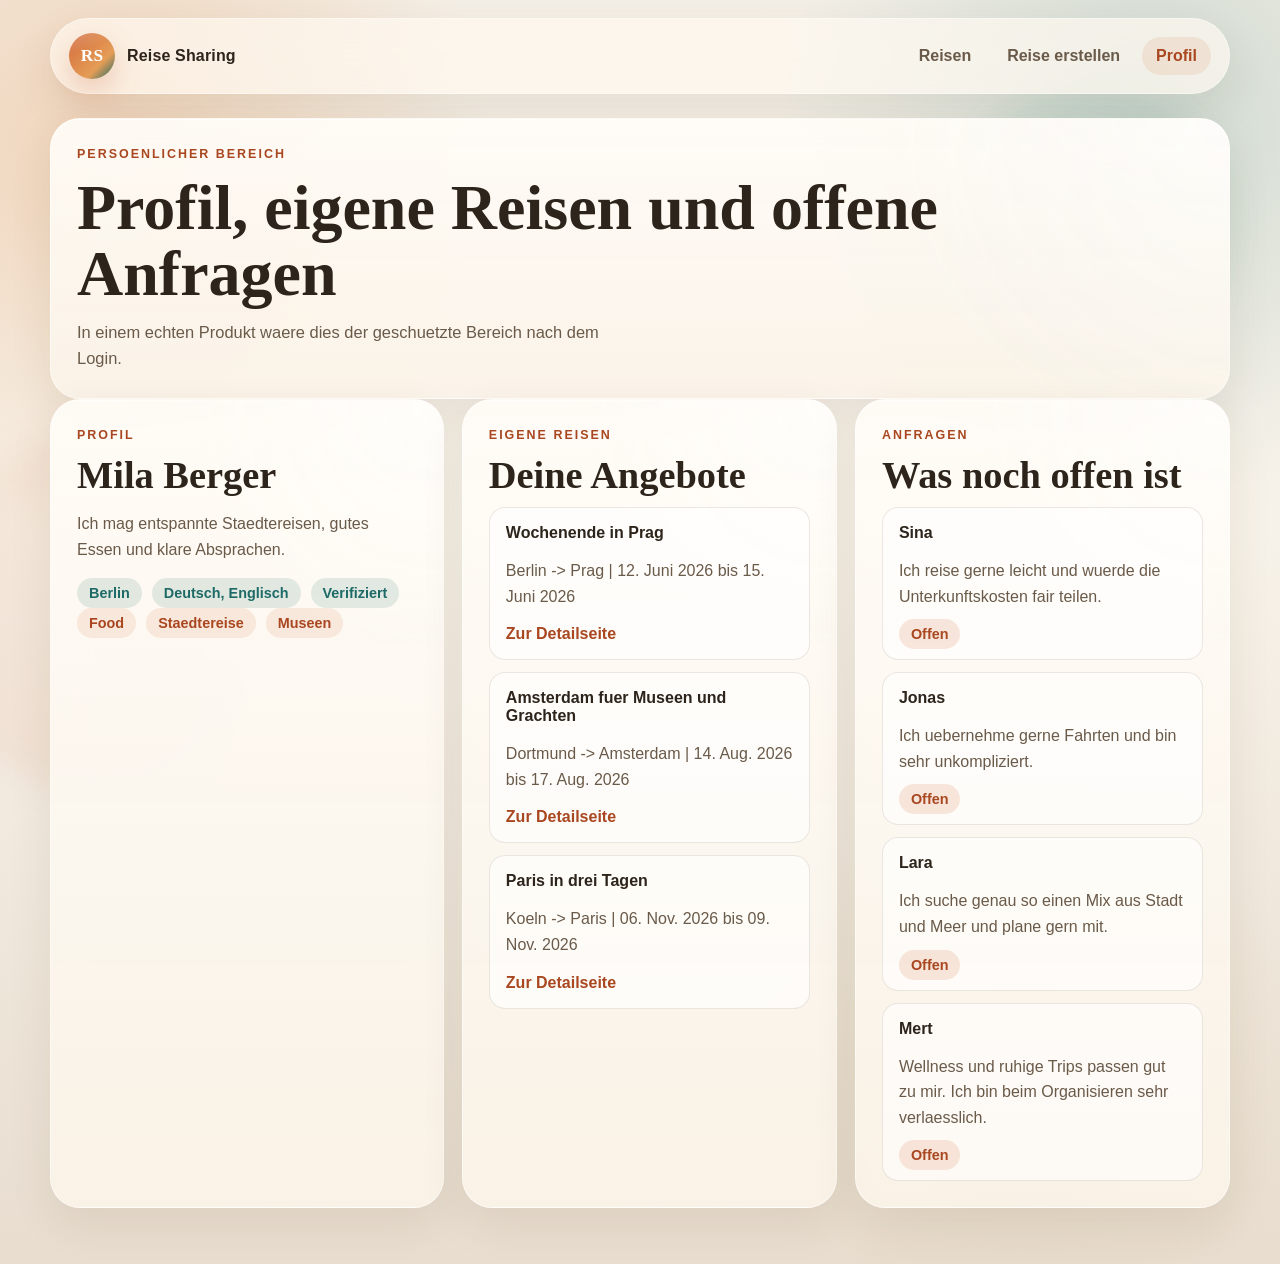
==== profil.html @ 7657d633 "Initial Reise Sharing site" ====
﻿<!DOCTYPE html>
<html lang="de">
<head>
  <meta charset="UTF-8" />
  <meta name="viewport" content="width=device-width, initial-scale=1.0" />
  <title>Profil | Reise Sharing</title>
  <link rel="stylesheet" href="css/style.css" />
  <script src="js/data.js" defer></script>
  <script src="js/storage.js" defer></script>
  <script src="js/app.js" defer></script>
</head>
<body data-page="profile">
  <header class="site-header">
    <a class="brand" href="index.html">
      <span class="brand-mark">RS</span>
      <span>Reise Sharing</span>
    </a>
    <nav class="site-nav">
      <a href="reisen.html">Reisen</a>
      <a href="reise-erstellen.html">Reise erstellen</a>
      <a href="profil.html" aria-current="page">Profil</a>
    </nav>
  </header>

  <main>
    <section class="page-intro card-surface">
      <p class="eyebrow">Persoenlicher Bereich</p>
      <h1>Profil, eigene Reisen und offene Anfragen</h1>
      <p class="lead">In einem echten Produkt waere dies der geschuetzte Bereich nach dem Login.</p>
    </section>

    <section class="profile-layout">
      <article id="profileCard" class="card-surface"></article>
      <article class="card-surface">
        <p class="eyebrow">Eigene Reisen</p>
        <h2>Deine Angebote</h2>
        <div id="hostedTrips" class="stack-list"></div>
      </article>
      <article class="card-surface">
        <p class="eyebrow">Anfragen</p>
        <h2>Was noch offen ist</h2>
        <div id="requestList" class="stack-list"></div>
      </article>
    </section>
  </main>
</body>
</html>
---- css/style.css ----
:root {
  --bg: #f4efe6;
  --bg-deep: #e8ddcf;
  --surface: rgba(255, 249, 240, 0.82);
  --surface-strong: rgba(255, 252, 247, 0.94);
  --surface-dark: #284e4d;
  --line: rgba(68, 51, 32, 0.11);
  --line-strong: rgba(68, 51, 32, 0.22);
  --text: #2d241b;
  --muted: #6a5a49;
  --accent: #d2693c;
  --accent-strong: #a94720;
  --teal: #1d6a67;
  --teal-soft: rgba(29, 106, 103, 0.12);
  --gold-soft: rgba(210, 105, 60, 0.12);
  --white: #ffffff;
  --shadow-soft: 0 16px 44px rgba(80, 51, 20, 0.09);
  --shadow-strong: 0 24px 64px rgba(73, 41, 17, 0.12);
  --radius-xl: 30px;
  --radius-lg: 22px;
  --radius-md: 16px;
  --radius-sm: 12px;
  --font-ui: "Aptos", "Trebuchet MS", "Segoe UI", sans-serif;
  --font-display: "Georgia", "Times New Roman", serif;
}

* {
  box-sizing: border-box;
}

html {
  scroll-behavior: smooth;
}

body {
  margin: 0;
  min-height: 100vh;
  color: var(--text);
  font-family: var(--font-ui);
  background:
    radial-gradient(circle at 8% 12%, rgba(232, 165, 110, 0.38), transparent 24%),
    radial-gradient(circle at 90% 10%, rgba(34, 120, 116, 0.18), transparent 23%),
    radial-gradient(circle at 80% 85%, rgba(212, 190, 143, 0.2), transparent 20%),
    linear-gradient(180deg, var(--bg), #f7f2e9 42%, var(--bg-deep));
}

body::before,
body::after {
  content: "";
  position: fixed;
  inset: auto;
  pointer-events: none;
  z-index: -1;
  filter: blur(16px);
}

body::before {
  width: 280px;
  height: 280px;
  top: 88px;
  right: 4%;
  border-radius: 50%;
  background: rgba(36, 123, 119, 0.08);
}

body::after {
  width: 360px;
  height: 360px;
  left: -80px;
  bottom: 12%;
  border-radius: 50%;
  background: rgba(210, 105, 60, 0.08);
}

a {
  color: inherit;
  text-decoration: none;
}

img {
  display: block;
  max-width: 100%;
}

main {
  width: min(1180px, calc(100% - 32px));
  margin: 0 auto 56px;
}

.site-header {
  width: min(1180px, calc(100% - 32px));
  margin: 18px auto 24px;
  padding: 14px 18px;
  display: flex;
  justify-content: space-between;
  align-items: center;
  gap: 18px;
  border: 1px solid rgba(255, 255, 255, 0.42);
  border-radius: 999px;
  background: rgba(255, 249, 240, 0.68);
  backdrop-filter: blur(18px);
  box-shadow: var(--shadow-soft);
}

.brand {
  display: inline-flex;
  align-items: center;
  gap: 12px;
  font-weight: 800;
  letter-spacing: 0.01em;
}

.brand-mark {
  width: 46px;
  height: 46px;
  display: grid;
  place-items: center;
  border-radius: 50%;
  color: var(--white);
  font-family: var(--font-display);
  font-size: 1.08rem;
  background:
    linear-gradient(160deg, rgba(255, 255, 255, 0.24), transparent 35%),
    linear-gradient(135deg, var(--accent), #e59d56 68%, #1d6a67);
  box-shadow: 0 12px 28px rgba(210, 105, 60, 0.28);
}

.site-nav {
  display: flex;
  flex-wrap: wrap;
  gap: 8px;
}

.site-nav a {
  padding: 10px 14px;
  border-radius: 999px;
  color: var(--muted);
  font-weight: 700;
}

.site-nav a[aria-current="page"],
.site-nav a:hover {
  color: var(--accent-strong);
  background: rgba(210, 105, 60, 0.12);
}

.card-surface {
  position: relative;
  overflow: hidden;
  background: var(--surface);
  border: 1px solid rgba(255, 255, 255, 0.48);
  border-radius: var(--radius-xl);
  box-shadow: var(--shadow-soft);
  backdrop-filter: blur(18px);
}

.card-surface::before {
  content: "";
  position: absolute;
  inset: 0 auto auto 0;
  width: 100%;
  height: 1px;
  background: linear-gradient(90deg, rgba(255, 255, 255, 0.82), transparent);
  pointer-events: none;
}

.hero-shell,
.insight-row,
.journey-grid,
.visibility-grid,
.trip-grid,
.form-layout,
.profile-layout,
.detail-layout,
.info-grid {
  display: grid;
  gap: 18px;
}

.hero-shell {
  grid-template-columns: minmax(0, 1.28fr) minmax(320px, 0.92fr);
  align-items: stretch;
}

.insight-row {
  grid-template-columns: repeat(3, minmax(0, 1fr));
  margin-top: 18px;
}

.journey-grid {
  margin-top: 18px;
  grid-template-columns: repeat(4, minmax(0, 1fr));
}

.visibility-grid {
  margin-top: 18px;
  grid-template-columns: repeat(3, minmax(0, 1fr));
}

.trip-grid {
  grid-template-columns: repeat(auto-fit, minmax(280px, 1fr));
}

.form-layout {
  grid-template-columns: minmax(0, 1.45fr) minmax(290px, 0.95fr);
}

.profile-layout {
  grid-template-columns: 1.05fr 1fr 1fr;
}

.detail-layout {
  grid-template-columns: minmax(0, 1.5fr) minmax(300px, 0.95fr);
}

.hero-copy,
.hero-visual,
.feature-card,
.page-intro,
.filter-shell,
.trip-card,
.form-card,
.side-note,
.detail-card,
.detail-sidebar,
.profile-layout > article,
.step-card,
.visibility-card {
  padding: 26px;
}

.hero-copy-strong {
  background:
    radial-gradient(circle at top left, rgba(255, 255, 255, 0.54), transparent 28%),
    linear-gradient(145deg, rgba(255, 250, 242, 0.98), rgba(249, 239, 224, 0.92));
  box-shadow: var(--shadow-strong);
}

.hero-visual {
  min-height: 100%;
  display: grid;
  align-content: space-between;
  gap: 16px;
  background:
    linear-gradient(180deg, rgba(33, 91, 90, 0.95), rgba(22, 58, 58, 0.95)),
    linear-gradient(180deg, rgba(255, 255, 255, 0.08), transparent);
  color: var(--white);
}

.hero-glow {
  position: absolute;
  width: 240px;
  height: 240px;
  top: -60px;
  right: -30px;
  border-radius: 50%;
  background: radial-gradient(circle, rgba(255, 207, 127, 0.38), transparent 65%);
  pointer-events: none;
}

.visual-card {
  position: relative;
  z-index: 1;
  border-radius: var(--radius-lg);
  border: 1px solid rgba(255, 255, 255, 0.14);
}

.visual-card-primary {
  padding: 24px;
  background: linear-gradient(180deg, rgba(255, 255, 255, 0.1), rgba(255, 255, 255, 0.04));
}

.visual-card-primary .eyebrow,
.visual-card-mini .status-pill {
  color: #ffd18c;
}

.visual-card-mini {
  padding: 18px 20px;
  background: rgba(255, 255, 255, 0.08);
}

.page-intro-strong {
  background:
    radial-gradient(circle at top right, rgba(210, 105, 60, 0.12), transparent 24%),
    linear-gradient(180deg, rgba(255, 252, 247, 0.96), rgba(250, 243, 231, 0.94));
}

.eyebrow {
  margin: 0 0 10px;
  color: var(--accent-strong);
  font-size: 0.78rem;
  font-weight: 800;
  letter-spacing: 0.16em;
  text-transform: uppercase;
}

h1,
h2,
h3 {
  margin-top: 0;
  margin-bottom: 12px;
  font-family: var(--font-display);
  line-height: 1.03;
}

h1 {
  font-size: clamp(2.8rem, 5vw, 5rem);
}

h2 {
  font-size: clamp(1.7rem, 3vw, 2.7rem);
}

h3 {
  font-size: 1.4rem;
}

.lead,
.trip-copy,
.mini-note,
.privacy-list,
.steps,
.bullet-list,
.trip-host {
  color: var(--muted);
}

.lead,
.card-surface p,
.card-surface li,
label span,
input,
textarea,
select,
button {
  line-height: 1.6;
}

.lead {
  max-width: 60ch;
  margin: 0;
  font-size: 1.03rem;
}

.hero-badges,
.hero-actions,
.hero-metrics,
.filter-row,
.trip-topline,
.trip-meta,
.trip-tags,
.trip-actions,
.trip-card-footer,
.detail-stats,
.profile-meta,
.section-heading,
.form-actions {
  display: flex;
  flex-wrap: wrap;
  gap: 10px;
}

.hero-badges,
.hero-actions {
  margin-top: 22px;
}

.hero-badges span {
  padding: 8px 12px;
  border-radius: 999px;
  font-size: 0.92rem;
  font-weight: 700;
  color: var(--teal);
  background: rgba(29, 106, 103, 0.1);
}

.hero-metrics {
  margin-top: 26px;
}

.hero-metrics article {
  flex: 1 1 150px;
  min-width: 0;
  padding: 18px;
  border-radius: var(--radius-lg);
  background: rgba(255, 255, 255, 0.62);
  border: 1px solid rgba(255, 255, 255, 0.5);
}

.hero-metrics strong {
  display: block;
  margin-bottom: 6px;
  color: var(--accent-strong);
  font-size: 1.7rem;
}

.button {
  display: inline-flex;
  align-items: center;
  justify-content: center;
  min-height: 48px;
  padding: 0 18px;
  border: 1px solid transparent;
  border-radius: 999px;
  font-weight: 800;
  cursor: pointer;
  transition: transform 0.18s ease, box-shadow 0.18s ease, background 0.18s ease;
}

.button:hover {
  transform: translateY(-1px);
}

.button-primary {
  color: var(--white);
  background: linear-gradient(135deg, var(--accent), #e0924e);
  box-shadow: 0 14px 28px rgba(210, 105, 60, 0.24);
}

.button-secondary {
  color: var(--text);
  background: rgba(255, 255, 255, 0.74);
  border-color: var(--line-strong);
}

.section-block {
  margin-top: 18px;
}

.section-heading {
  align-items: end;
  justify-content: space-between;
  margin-bottom: 14px;
}

.text-link {
  color: var(--accent-strong);
  font-weight: 800;
}

.compact-card {
  min-height: 100%;
}

.step-card,
.visibility-card {
  min-height: 100%;
}

.step-number {
  display: inline-flex;
  width: 44px;
  height: 44px;
  align-items: center;
  justify-content: center;
  margin-bottom: 16px;
  border-radius: 50%;
  background: var(--gold-soft);
  color: var(--accent-strong);
  font-weight: 800;
}

.trip-card {
  display: grid;
  gap: 14px;
  transition: transform 0.2s ease, box-shadow 0.2s ease;
}

.trip-card:hover {
  transform: translateY(-4px);
  box-shadow: var(--shadow-strong);
}

.trip-card::after {
  content: "";
  position: absolute;
  inset: 0 auto auto 0;
  width: 100%;
  height: 5px;
  background: linear-gradient(90deg, var(--accent), #efba70, var(--teal));
}

.trip-title-row {
  display: flex;
  justify-content: space-between;
  align-items: start;
  gap: 12px;
}

.trip-title-row h3,
.trip-title-row h2 {
  margin-bottom: 0;
}

.trip-title-row strong {
  flex: 0 0 auto;
  color: var(--teal);
  font-size: 1.05rem;
}

.trip-chip,
.meta-pill,
.status-pill {
  padding: 7px 12px;
  border-radius: 999px;
  font-size: 0.9rem;
  font-weight: 700;
}

.trip-chip {
  color: var(--accent-strong);
  background: var(--gold-soft);
}

.trip-chip-route {
  background: rgba(210, 105, 60, 0.14);
}

.meta-pill {
  color: var(--teal);
  background: var(--teal-soft);
}

.status-pill {
  color: var(--accent-strong);
  background: rgba(210, 105, 60, 0.16);
}

.trip-card-footer {
  align-items: center;
  justify-content: space-between;
}

.trip-host {
  margin: 0;
  font-size: 0.95rem;
}

.filter-shell,
.form-card,
.side-note,
.detail-card,
.detail-sidebar,
.profile-layout > article,
.page-intro {
  background:
    radial-gradient(circle at top right, rgba(255, 255, 255, 0.48), transparent 28%),
    linear-gradient(180deg, var(--surface-strong), rgba(250, 243, 232, 0.92));
}

.filter-row label,
.form-grid label,
.form-card > label {
  display: grid;
  gap: 8px;
}

.filter-row label {
  flex: 1 1 220px;
}

.form-grid {
  display: grid;
  grid-template-columns: repeat(2, minmax(0, 1fr));
  gap: 16px;
  margin-bottom: 16px;
}

input,
textarea,
select {
  width: 100%;
  padding: 13px 14px;
  border: 1px solid var(--line-strong);
  border-radius: var(--radius-sm);
  background: rgba(255, 255, 255, 0.8);
  color: var(--text);
  font: inherit;
}

input:focus,
textarea:focus,
select:focus {
  outline: 2px solid rgba(29, 106, 103, 0.18);
  border-color: rgba(29, 106, 103, 0.32);
}

textarea {
  resize: vertical;
}

.status-message {
  margin-top: 18px;
  padding: 12px 14px;
  border-radius: var(--radius-md);
  color: var(--teal);
  background: rgba(29, 106, 103, 0.1);
}

.stack-list {
  display: grid;
  gap: 12px;
}

.stack-item {
  padding: 16px;
  border-radius: var(--radius-md);
  background: rgba(255, 255, 255, 0.6);
  border: 1px solid var(--line);
}

.detail-card,
.detail-sidebar {
  display: grid;
  gap: 16px;
}

.detail-sidebar {
  align-self: start;
}

.privacy-list,
.steps,
.bullet-list {
  margin: 0;
  padding-left: 18px;
}

.empty-state {
  padding: 30px;
  text-align: center;
  color: var(--muted);
  border: 1px dashed var(--line-strong);
  border-radius: var(--radius-lg);
  background: rgba(255, 255, 255, 0.46);
}

@media (max-width: 1080px) {
  .hero-shell,
  .insight-row,
  .journey-grid,
  .visibility-grid,
  .form-layout,
  .profile-layout,
  .detail-layout {
    grid-template-columns: 1fr;
  }
}

@media (max-width: 820px) {
  .site-header {
    align-items: start;
    flex-direction: column;
    border-radius: 28px;
  }

  .section-heading,
  .trip-title-row,
  .trip-card-footer {
    align-items: start;
    flex-direction: column;
  }
}

@media (max-width: 720px) {
  main,
  .site-header {
    width: min(100% - 20px, 1100px);
  }

  .hero-copy,
  .hero-visual,
  .feature-card,
  .page-intro,
  .filter-shell,
  .trip-card,
  .form-card,
  .side-note,
  .detail-card,
  .detail-sidebar,
  .profile-layout > article,
  .step-card,
  .visibility-card {
    padding: 22px;
  }

  .form-grid {
    grid-template-columns: 1fr;
  }

  h1 {
    font-size: 2.6rem;
  }
}
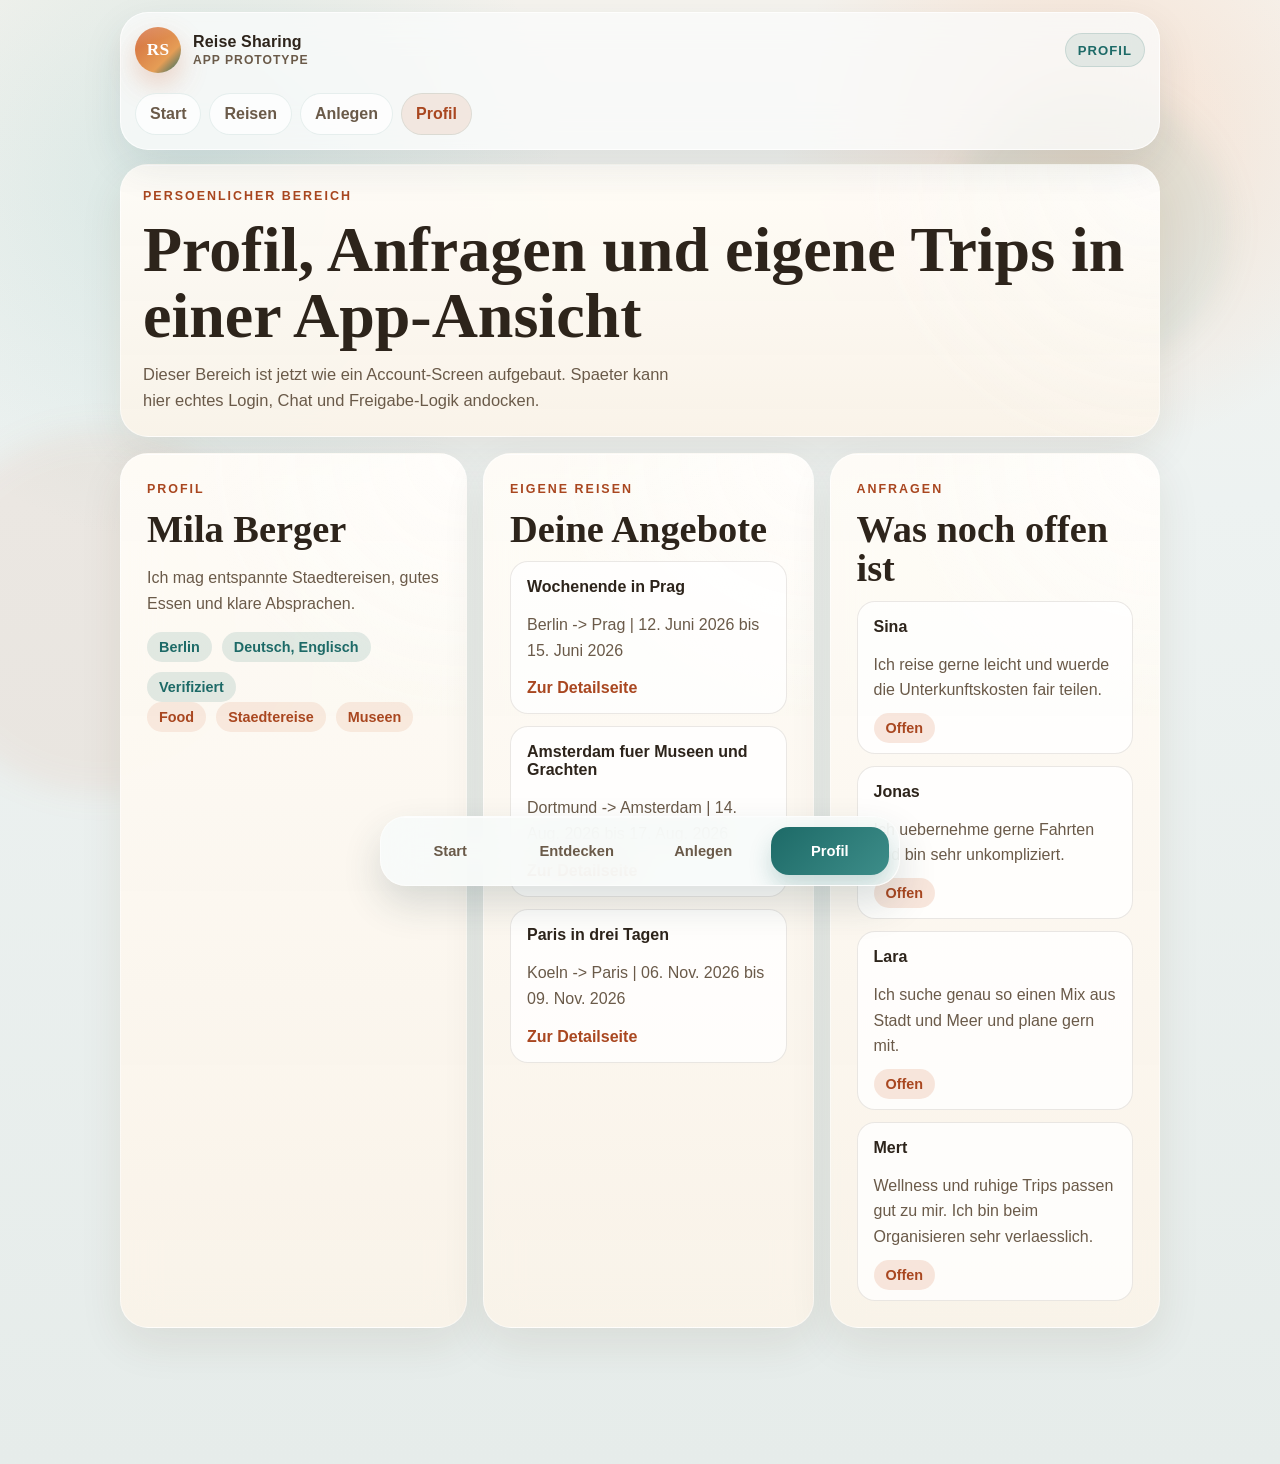
==== commit 2969cbec: "Redesign site as app shell" ====
--- a/profil.html
+++ b/profil.html
@@ -10,26 +10,36 @@
   <script src="js/app.js" defer></script>
 </head>
 <body data-page="profile">
-  <header class="site-header">
-    <a class="brand" href="index.html">
-      <span class="brand-mark">RS</span>
-      <span>Reise Sharing</span>
-    </a>
-    <nav class="site-nav">
-      <a href="reisen.html">Reisen</a>
-      <a href="reise-erstellen.html">Reise erstellen</a>
-      <a href="profil.html" aria-current="page">Profil</a>
-    </nav>
-  </header>
+  <div class="app-shell">
+    <header class="site-header app-header">
+      <div class="app-header-top">
+        <a class="brand" href="index.html">
+          <span class="brand-mark">RS</span>
+          <span class="brand-copy">
+            <strong>Reise Sharing</strong>
+            <small>App Prototype</small>
+          </span>
+        </a>
+        <div class="app-header-meta">
+          <span class="app-badge">Profil</span>
+        </div>
+      </div>
+      <nav class="site-nav">
+        <a href="index.html">Start</a>
+        <a href="reisen.html">Reisen</a>
+        <a href="reise-erstellen.html">Anlegen</a>
+        <a href="profil.html" aria-current="page">Profil</a>
+      </nav>
+    </header>
 
-  <main>
-    <section class="page-intro card-surface">
+    <main class="app-main page-stack">
+      <section class="page-intro card-surface app-intro-card">
       <p class="eyebrow">Persoenlicher Bereich</p>
-      <h1>Profil, eigene Reisen und offene Anfragen</h1>
-      <p class="lead">In einem echten Produkt waere dies der geschuetzte Bereich nach dem Login.</p>
-    </section>
+      <h1>Profil, Anfragen und eigene Trips in einer App-Ansicht</h1>
+      <p class="lead">Dieser Bereich ist jetzt wie ein Account-Screen aufgebaut. Spaeter kann hier echtes Login, Chat und Freigabe-Logik andocken.</p>
+      </section>
 
-    <section class="profile-layout">
+      <section class="profile-layout">
       <article id="profileCard" class="card-surface"></article>
       <article class="card-surface">
         <p class="eyebrow">Eigene Reisen</p>
@@ -41,7 +51,15 @@
         <h2>Was noch offen ist</h2>
         <div id="requestList" class="stack-list"></div>
       </article>
-    </section>
-  </main>
+      </section>
+    </main>
+
+    <nav class="app-footer-nav card-surface" aria-label="App Navigation">
+      <a href="index.html">Start</a>
+      <a href="reisen.html">Entdecken</a>
+      <a href="reise-erstellen.html">Anlegen</a>
+      <a href="profil.html" aria-current="page">Profil</a>
+    </nav>
+  </div>
 </body>
 </html>
--- a/css/style.css
+++ b/css/style.css
@@ -347,6 +347,7 @@
 .hero-actions,
 .hero-metrics,
 .filter-row,
+ .filter-toolbar,
 .trip-topline,
 .trip-meta,
 .trip-tags,
@@ -560,6 +561,59 @@
   flex: 1 1 220px;
 }
 
+.filter-toolbar {
+  align-items: end;
+  justify-content: space-between;
+  margin-top: 18px;
+}
+
+.quick-filter-block {
+  display: grid;
+  gap: 8px;
+}
+
+.filter-label {
+  color: var(--muted);
+  font-size: 0.92rem;
+  font-weight: 700;
+}
+
+.quick-filter-group {
+  display: flex;
+  flex-wrap: wrap;
+  gap: 10px;
+}
+
+.quick-filter {
+  min-height: 42px;
+  padding: 0 14px;
+  border: 1px solid var(--line-strong);
+  border-radius: 999px;
+  color: var(--muted);
+  background: rgba(255, 255, 255, 0.78);
+  font: inherit;
+  font-weight: 700;
+  cursor: pointer;
+  transition: transform 0.18s ease, background 0.18s ease, border-color 0.18s ease, color 0.18s ease;
+}
+
+.quick-filter:hover {
+  transform: translateY(-1px);
+  border-color: rgba(29, 106, 103, 0.24);
+}
+
+.quick-filter.is-active {
+  color: var(--white);
+  border-color: transparent;
+  background: linear-gradient(135deg, var(--teal), #3f8f8b);
+  box-shadow: 0 12px 24px rgba(29, 106, 103, 0.22);
+}
+
+.button-small {
+  min-height: 42px;
+  padding: 0 14px;
+}
+
 .form-grid {
   display: grid;
   grid-template-columns: repeat(2, minmax(0, 1fr));
@@ -567,7 +621,42 @@
   margin-bottom: 16px;
 }
 
-input,
+.choice-group {
+  margin: 0 0 16px;
+  padding: 0;
+  border: 0;
+}
+
+.choice-group legend {
+  margin-bottom: 8px;
+  padding: 0;
+  color: var(--text);
+  font-weight: 700;
+}
+
+.choice-grid {
+  display: flex;
+  flex-wrap: wrap;
+  gap: 10px;
+}
+
+.choice-chip {
+  display: inline-flex;
+  align-items: center;
+  gap: 8px;
+  padding: 11px 14px;
+  border: 1px solid var(--line-strong);
+  border-radius: 999px;
+  background: rgba(255, 255, 255, 0.74);
+  cursor: pointer;
+}
+
+.choice-chip input {
+  width: auto;
+  margin: 0;
+}
+
+input:not([type="checkbox"]),
 textarea,
 select {
   width: 100%;
@@ -579,7 +668,7 @@
   font: inherit;
 }
 
-input:focus,
+input:not([type="checkbox"]):focus,
 textarea:focus,
 select:focus {
   outline: 2px solid rgba(29, 106, 103, 0.18);
@@ -598,6 +687,11 @@
   background: rgba(29, 106, 103, 0.1);
 }
 
+.status-message.is-error {
+  color: var(--accent-strong);
+  background: rgba(210, 105, 60, 0.12);
+}
+
 .stack-list {
   display: grid;
   gap: 12px;
@@ -614,6 +708,15 @@
 .detail-sidebar {
   display: grid;
   gap: 16px;
+}
+
+.detail-audience {
+  display: grid;
+  gap: 14px;
+  padding: 18px;
+  border-radius: var(--radius-lg);
+  background: rgba(255, 255, 255, 0.54);
+  border: 1px solid var(--line);
 }
 
 .detail-sidebar {
@@ -657,7 +760,8 @@
 
   .section-heading,
   .trip-title-row,
-  .trip-card-footer {
+  .trip-card-footer,
+  .filter-toolbar {
     align-items: start;
     flex-direction: column;
   }
@@ -693,3 +797,413 @@
     font-size: 2.6rem;
   }
 }
+
+/* App mode refresh */
+
+body {
+  padding-bottom: 108px;
+  background:
+    radial-gradient(circle at 15% 12%, rgba(99, 181, 180, 0.18), transparent 22%),
+    radial-gradient(circle at 85% 10%, rgba(255, 170, 120, 0.26), transparent 18%),
+    linear-gradient(180deg, #f5f3ee, #edf2f1 34%, #e6ecea 100%);
+}
+
+.app-shell {
+  width: min(1120px, 100%);
+  margin: 0 auto;
+}
+
+main {
+  width: min(1040px, calc(100% - 24px));
+  margin: 0 auto 28px;
+}
+
+.page-stack {
+  display: grid;
+  gap: 16px;
+}
+
+.site-header.app-header {
+  display: grid;
+  align-items: stretch;
+  justify-content: normal;
+  position: sticky;
+  top: 12px;
+  z-index: 30;
+  width: min(1040px, calc(100% - 24px));
+  margin: 12px auto 14px;
+  padding: 14px;
+  border-radius: 28px;
+  border: 1px solid rgba(255, 255, 255, 0.72);
+  background: rgba(250, 252, 251, 0.76);
+  backdrop-filter: blur(18px);
+  box-shadow: 0 16px 40px rgba(27, 61, 65, 0.1);
+}
+
+.app-header-top {
+  display: flex;
+  align-items: center;
+  justify-content: space-between;
+  gap: 14px;
+}
+
+.brand-copy {
+  display: grid;
+  gap: 2px;
+}
+
+.brand-copy strong {
+  font-size: 1rem;
+  line-height: 1.1;
+}
+
+.brand-copy small {
+  color: var(--muted);
+  font-size: 0.76rem;
+  font-weight: 700;
+  letter-spacing: 0.08em;
+  text-transform: uppercase;
+}
+
+.app-header-meta {
+  display: flex;
+  align-items: center;
+  gap: 8px;
+}
+
+.app-badge {
+  display: inline-flex;
+  align-items: center;
+  min-height: 34px;
+  padding: 0 12px;
+  border-radius: 999px;
+  color: var(--teal);
+  font-size: 0.82rem;
+  font-weight: 800;
+  letter-spacing: 0.08em;
+  text-transform: uppercase;
+  background: rgba(29, 106, 103, 0.1);
+  border: 1px solid rgba(29, 106, 103, 0.14);
+}
+
+.site-nav {
+  display: none;
+  gap: 8px;
+  padding-top: 2px;
+}
+
+.site-nav a {
+  min-height: 42px;
+  display: inline-flex;
+  align-items: center;
+  justify-content: center;
+  padding: 0 14px;
+  border: 1px solid rgba(29, 106, 103, 0.1);
+  border-radius: 999px;
+  background: rgba(255, 255, 255, 0.72);
+}
+
+.app-main {
+  display: grid;
+  gap: 16px;
+}
+
+.app-hero-panel,
+.app-map-card,
+.app-flow-card,
+.app-quick-grid,
+.app-intro-card,
+.app-filter-panel {
+  padding: 22px;
+  border-radius: 30px;
+}
+
+.app-hero-panel {
+  background:
+    radial-gradient(circle at top right, rgba(100, 180, 176, 0.18), transparent 24%),
+    linear-gradient(145deg, rgba(252, 253, 252, 0.98), rgba(239, 245, 243, 0.94));
+  box-shadow: 0 24px 60px rgba(36, 73, 77, 0.1);
+}
+
+.app-stat-row {
+  display: grid;
+  grid-template-columns: repeat(3, minmax(0, 1fr));
+  gap: 12px;
+}
+
+.mini-stat {
+  padding: 18px 18px 16px;
+  border-radius: 24px;
+  background:
+    linear-gradient(180deg, rgba(255, 255, 255, 0.95), rgba(242, 247, 245, 0.92));
+}
+
+.mini-stat strong {
+  display: block;
+  margin-bottom: 4px;
+  color: var(--teal);
+  font-size: 1.6rem;
+}
+
+.mini-stat span {
+  color: var(--muted);
+  font-weight: 700;
+}
+
+.app-section-header {
+  display: flex;
+  align-items: end;
+  justify-content: space-between;
+  gap: 12px;
+  margin-bottom: 14px;
+}
+
+.app-region-grid {
+  display: grid;
+  grid-template-columns: repeat(2, minmax(0, 1fr));
+  gap: 12px;
+}
+
+.app-region-tile {
+  display: grid;
+  gap: 4px;
+  min-height: 94px;
+  padding: 16px;
+  border-radius: 24px;
+  background:
+    linear-gradient(180deg, rgba(255, 255, 255, 0.9), rgba(242, 248, 246, 0.92));
+  border: 1px solid rgba(29, 106, 103, 0.08);
+}
+
+.app-region-tile strong {
+  font-size: 1.05rem;
+}
+
+.app-region-tile span {
+  color: var(--muted);
+}
+
+.app-region-tile.is-featured {
+  color: var(--white);
+  background:
+    radial-gradient(circle at top right, rgba(255, 255, 255, 0.24), transparent 22%),
+    linear-gradient(145deg, #195e5d, #2d8a85 62%, #e18c4d 120%);
+}
+
+.app-region-tile.is-featured span,
+.app-region-tile.is-featured strong {
+  color: inherit;
+}
+
+.app-quick-grid {
+  display: grid;
+  grid-template-columns: repeat(3, minmax(0, 1fr));
+  gap: 12px;
+}
+
+.app-quick-card {
+  padding: 18px;
+  border-radius: 24px;
+  background: rgba(255, 255, 255, 0.68);
+  border: 1px solid rgba(29, 106, 103, 0.08);
+}
+
+.app-flow-grid {
+  display: grid;
+  grid-template-columns: repeat(2, minmax(0, 1fr));
+  gap: 12px;
+}
+
+.flow-pill {
+  display: flex;
+  align-items: center;
+  gap: 12px;
+  padding: 14px 16px;
+  border-radius: 22px;
+  background: rgba(255, 255, 255, 0.7);
+  border: 1px solid rgba(29, 106, 103, 0.08);
+}
+
+.flow-pill strong {
+  display: inline-flex;
+  align-items: center;
+  justify-content: center;
+  width: 34px;
+  height: 34px;
+  border-radius: 50%;
+  color: var(--white);
+  background: linear-gradient(135deg, var(--accent), #e79555);
+}
+
+.app-filter-panel .filter-row {
+  display: grid;
+  grid-template-columns: repeat(2, minmax(0, 1fr));
+  gap: 12px;
+}
+
+.app-filter-panel .filter-row label {
+  min-width: 0;
+}
+
+.app-filter-panel .filter-toolbar {
+  margin-top: 16px;
+  padding-top: 16px;
+  border-top: 1px solid rgba(29, 106, 103, 0.08);
+}
+
+.trip-grid {
+  gap: 14px;
+}
+
+.trip-card {
+  border-radius: 28px;
+  background:
+    radial-gradient(circle at top right, rgba(255, 255, 255, 0.54), transparent 28%),
+    linear-gradient(180deg, rgba(255, 255, 255, 0.96), rgba(240, 245, 243, 0.93));
+}
+
+.trip-card::after {
+  height: 4px;
+}
+
+.detail-card,
+.detail-sidebar,
+.form-card,
+.side-note,
+.profile-layout > article,
+.page-intro,
+.filter-shell {
+  border-radius: 28px;
+}
+
+.form-layout,
+.profile-layout,
+.detail-layout {
+  gap: 16px;
+}
+
+.stack-item {
+  border-radius: 18px;
+  background: rgba(255, 255, 255, 0.78);
+}
+
+.app-footer-nav {
+  position: fixed;
+  left: 50%;
+  bottom: 14px;
+  z-index: 40;
+  width: min(520px, calc(100% - 20px));
+  padding: 10px;
+  display: grid;
+  grid-template-columns: repeat(4, minmax(0, 1fr));
+  gap: 8px;
+  transform: translateX(-50%);
+  border-radius: 26px;
+  background: rgba(248, 251, 250, 0.88);
+  backdrop-filter: blur(18px);
+  box-shadow: 0 18px 38px rgba(29, 63, 67, 0.16);
+}
+
+.app-footer-nav a {
+  min-height: 48px;
+  display: inline-flex;
+  align-items: center;
+  justify-content: center;
+  border-radius: 18px;
+  color: var(--muted);
+  font-size: 0.92rem;
+  font-weight: 800;
+}
+
+.app-footer-nav a[aria-current="page"] {
+  color: var(--white);
+  background: linear-gradient(135deg, var(--teal), #3d8d89);
+  box-shadow: 0 12px 22px rgba(29, 106, 103, 0.22);
+}
+
+@media (min-width: 960px) {
+  .site-nav {
+    display: flex;
+  }
+}
+
+@media (max-width: 1080px) {
+  .app-quick-grid,
+  .app-flow-grid,
+  .app-stat-row,
+  .app-filter-panel .filter-row {
+    grid-template-columns: 1fr;
+  }
+
+  .app-region-grid {
+    grid-template-columns: 1fr 1fr;
+  }
+}
+
+@media (max-width: 820px) {
+  .site-header.app-header {
+    width: min(100% - 20px, 1040px);
+    padding: 12px;
+  }
+
+  main {
+    width: min(100% - 20px, 1040px);
+  }
+
+  .app-section-header {
+    align-items: start;
+    flex-direction: column;
+  }
+}
+
+@media (max-width: 640px) {
+  body {
+    padding-bottom: 100px;
+  }
+
+  .app-hero-panel,
+  .app-map-card,
+  .app-flow-card,
+  .app-quick-grid,
+  .app-intro-card,
+  .app-filter-panel,
+  .trip-card,
+  .form-card,
+  .side-note,
+  .detail-card,
+  .detail-sidebar,
+  .profile-layout > article {
+    padding: 18px;
+    border-radius: 24px;
+  }
+
+  .app-header-top {
+    align-items: start;
+    flex-direction: column;
+  }
+
+  .brand {
+    width: 100%;
+  }
+
+  .app-header-meta {
+    width: 100%;
+    justify-content: flex-start;
+  }
+
+  .app-region-grid,
+  .trip-grid {
+    grid-template-columns: 1fr;
+  }
+
+  .app-footer-nav {
+    width: min(100% - 16px, 520px);
+    padding: 8px;
+    gap: 6px;
+  }
+
+  .app-footer-nav a {
+    min-height: 44px;
+    font-size: 0.82rem;
+  }
+}
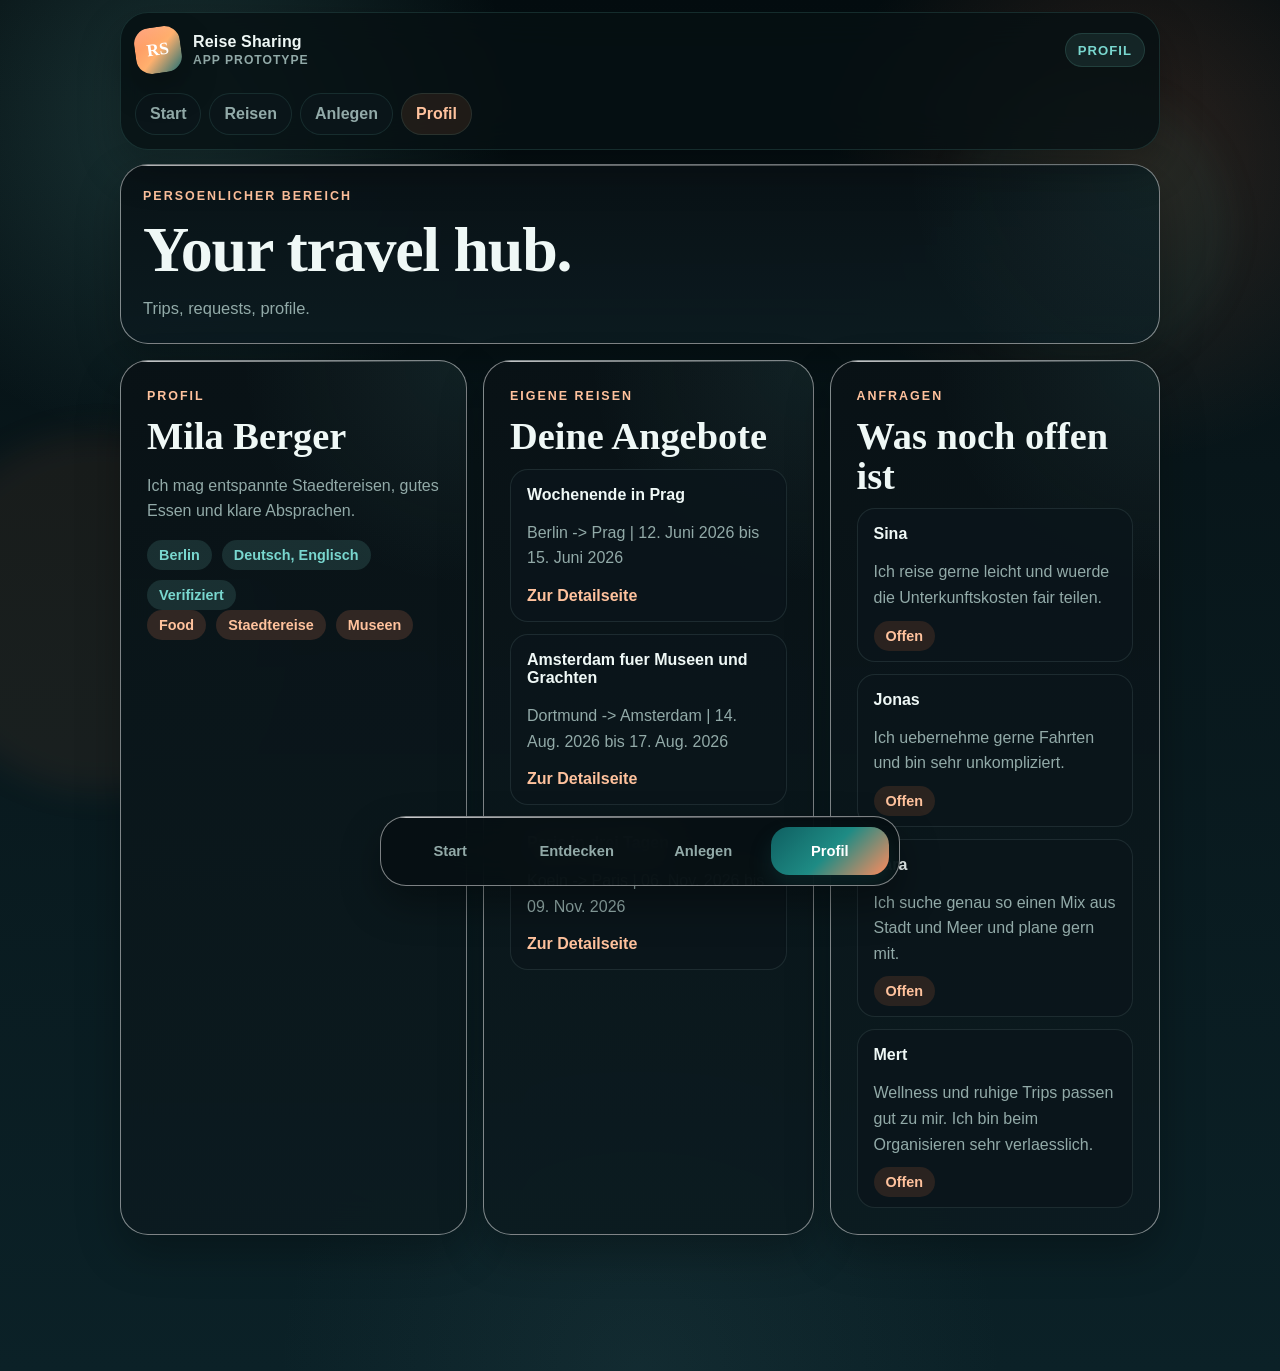
==== commit 494a4b1f: "Darken app design and reduce copy" ====
--- a/profil.html
+++ b/profil.html
@@ -35,8 +35,8 @@
     <main class="app-main page-stack">
       <section class="page-intro card-surface app-intro-card">
       <p class="eyebrow">Persoenlicher Bereich</p>
-      <h1>Profil, Anfragen und eigene Trips in einer App-Ansicht</h1>
-      <p class="lead">Dieser Bereich ist jetzt wie ein Account-Screen aufgebaut. Spaeter kann hier echtes Login, Chat und Freigabe-Logik andocken.</p>
+      <h1>Your travel hub.</h1>
+      <p class="lead">Trips, requests, profile.</p>
       </section>
 
       <section class="profile-layout">
--- a/css/style.css
+++ b/css/style.css
@@ -1,27 +1,27 @@
 :root {
-  --bg: #f4efe6;
-  --bg-deep: #e8ddcf;
-  --surface: rgba(255, 249, 240, 0.82);
-  --surface-strong: rgba(255, 252, 247, 0.94);
-  --surface-dark: #284e4d;
-  --line: rgba(68, 51, 32, 0.11);
-  --line-strong: rgba(68, 51, 32, 0.22);
-  --text: #2d241b;
-  --muted: #6a5a49;
-  --accent: #d2693c;
-  --accent-strong: #a94720;
-  --teal: #1d6a67;
-  --teal-soft: rgba(29, 106, 103, 0.12);
-  --gold-soft: rgba(210, 105, 60, 0.12);
+  --bg: #071114;
+  --bg-deep: #0a1c21;
+  --surface: rgba(9, 18, 22, 0.78);
+  --surface-strong: rgba(10, 19, 24, 0.92);
+  --surface-dark: #071114;
+  --line: rgba(141, 181, 179, 0.14);
+  --line-strong: rgba(141, 181, 179, 0.28);
+  --text: #eff8f6;
+  --muted: #92aaa8;
+  --accent: #ff8b5d;
+  --accent-strong: #ffc29d;
+  --teal: #79d7cf;
+  --teal-soft: rgba(121, 215, 207, 0.14);
+  --gold-soft: rgba(255, 139, 93, 0.16);
   --white: #ffffff;
-  --shadow-soft: 0 16px 44px rgba(80, 51, 20, 0.09);
-  --shadow-strong: 0 24px 64px rgba(73, 41, 17, 0.12);
+  --shadow-soft: 0 18px 44px rgba(0, 0, 0, 0.28);
+  --shadow-strong: 0 26px 78px rgba(0, 0, 0, 0.42);
   --radius-xl: 30px;
   --radius-lg: 22px;
   --radius-md: 16px;
   --radius-sm: 12px;
-  --font-ui: "Aptos", "Trebuchet MS", "Segoe UI", sans-serif;
-  --font-display: "Georgia", "Times New Roman", serif;
+  --font-ui: "Bahnschrift", "Aptos", "Trebuchet MS", "Segoe UI", sans-serif;
+  --font-display: "Iowan Old Style", "Palatino Linotype", "Book Antiqua", "Georgia", serif;
 }
 
 * {
@@ -803,9 +803,10 @@
 body {
   padding-bottom: 108px;
   background:
-    radial-gradient(circle at 15% 12%, rgba(99, 181, 180, 0.18), transparent 22%),
-    radial-gradient(circle at 85% 10%, rgba(255, 170, 120, 0.26), transparent 18%),
-    linear-gradient(180deg, #f5f3ee, #edf2f1 34%, #e6ecea 100%);
+    radial-gradient(circle at 14% 8%, rgba(121, 215, 207, 0.18), transparent 20%),
+    radial-gradient(circle at 88% 12%, rgba(255, 139, 93, 0.16), transparent 18%),
+    radial-gradient(circle at 50% 100%, rgba(73, 117, 122, 0.12), transparent 24%),
+    linear-gradient(180deg, #040d10, #08161a 34%, #0b2127 100%);
 }
 
 .app-shell {
@@ -834,10 +835,10 @@
   margin: 12px auto 14px;
   padding: 14px;
   border-radius: 28px;
-  border: 1px solid rgba(255, 255, 255, 0.72);
-  background: rgba(250, 252, 251, 0.76);
+  border: 1px solid rgba(121, 215, 207, 0.14);
+  background: rgba(7, 16, 19, 0.82);
   backdrop-filter: blur(18px);
-  box-shadow: 0 16px 40px rgba(27, 61, 65, 0.1);
+  box-shadow: 0 18px 42px rgba(0, 0, 0, 0.28);
 }
 
 .app-header-top {
@@ -882,14 +883,23 @@
   font-weight: 800;
   letter-spacing: 0.08em;
   text-transform: uppercase;
-  background: rgba(29, 106, 103, 0.1);
-  border: 1px solid rgba(29, 106, 103, 0.14);
+  background: rgba(121, 215, 207, 0.1);
+  border: 1px solid rgba(121, 215, 207, 0.14);
 }
 
 .site-nav {
   display: none;
   gap: 8px;
   padding-top: 2px;
+}
+
+.brand-mark {
+  border-radius: 16px;
+  transform: rotate(-8deg);
+  background:
+    linear-gradient(160deg, rgba(255, 255, 255, 0.22), transparent 36%),
+    linear-gradient(135deg, #ff8b5d, #ffb06e 52%, #1b6f74);
+  box-shadow: 0 16px 34px rgba(0, 0, 0, 0.3);
 }
 
 .site-nav a {
@@ -898,9 +908,9 @@
   align-items: center;
   justify-content: center;
   padding: 0 14px;
-  border: 1px solid rgba(29, 106, 103, 0.1);
+  border: 1px solid rgba(121, 215, 207, 0.12);
   border-radius: 999px;
-  background: rgba(255, 255, 255, 0.72);
+  background: rgba(12, 23, 27, 0.8);
 }
 
 .app-main {
@@ -919,10 +929,28 @@
 }
 
 .app-hero-panel {
-  background:
-    radial-gradient(circle at top right, rgba(100, 180, 176, 0.18), transparent 24%),
-    linear-gradient(145deg, rgba(252, 253, 252, 0.98), rgba(239, 245, 243, 0.94));
-  box-shadow: 0 24px 60px rgba(36, 73, 77, 0.1);
+  position: relative;
+  overflow: hidden;
+  background:
+    radial-gradient(circle at top right, rgba(121, 215, 207, 0.18), transparent 24%),
+    linear-gradient(145deg, rgba(9, 18, 22, 0.98), rgba(12, 27, 32, 0.96));
+  box-shadow: 0 24px 60px rgba(0, 0, 0, 0.34);
+}
+
+.app-hero-panel::before {
+  content: "";
+  position: absolute;
+  inset: 0;
+  background:
+    repeating-linear-gradient(120deg, rgba(121, 215, 207, 0.06) 0 2px, transparent 2px 36px),
+    radial-gradient(circle at 86% 22%, rgba(255, 139, 93, 0.18), transparent 18%);
+  opacity: 0.9;
+  pointer-events: none;
+}
+
+.app-hero-panel > * {
+  position: relative;
+  z-index: 1;
 }
 
 .app-stat-row {
@@ -935,7 +963,7 @@
   padding: 18px 18px 16px;
   border-radius: 24px;
   background:
-    linear-gradient(180deg, rgba(255, 255, 255, 0.95), rgba(242, 247, 245, 0.92));
+    linear-gradient(180deg, rgba(9, 18, 22, 0.98), rgba(11, 26, 31, 0.94));
 }
 
 .mini-stat strong {
@@ -970,9 +998,10 @@
   min-height: 94px;
   padding: 16px;
   border-radius: 24px;
-  background:
-    linear-gradient(180deg, rgba(255, 255, 255, 0.9), rgba(242, 248, 246, 0.92));
-  border: 1px solid rgba(29, 106, 103, 0.08);
+  clip-path: polygon(0 0, calc(100% - 18px) 0, 100% 18px, 100% 100%, 18px 100%, 0 calc(100% - 18px));
+  background:
+    linear-gradient(180deg, rgba(10, 20, 25, 0.98), rgba(14, 30, 35, 0.92));
+  border: 1px solid rgba(121, 215, 207, 0.08);
 }
 
 .app-region-tile strong {
@@ -987,7 +1016,7 @@
   color: var(--white);
   background:
     radial-gradient(circle at top right, rgba(255, 255, 255, 0.24), transparent 22%),
-    linear-gradient(145deg, #195e5d, #2d8a85 62%, #e18c4d 120%);
+    linear-gradient(145deg, #0f3f45, #1a6d71 58%, #ff8b5d 122%);
 }
 
 .app-region-tile.is-featured span,
@@ -1004,8 +1033,21 @@
 .app-quick-card {
   padding: 18px;
   border-radius: 24px;
-  background: rgba(255, 255, 255, 0.68);
-  border: 1px solid rgba(29, 106, 103, 0.08);
+  background:
+    linear-gradient(180deg, rgba(10, 20, 25, 0.94), rgba(14, 28, 33, 0.92));
+  border: 1px solid rgba(121, 215, 207, 0.08);
+}
+
+.app-quick-card:nth-child(1) {
+  border-color: rgba(121, 215, 207, 0.2);
+}
+
+.app-quick-card:nth-child(2) {
+  border-color: rgba(255, 139, 93, 0.22);
+}
+
+.app-quick-card:nth-child(3) {
+  border-color: rgba(255, 194, 157, 0.2);
 }
 
 .app-flow-grid {
@@ -1020,8 +1062,8 @@
   gap: 12px;
   padding: 14px 16px;
   border-radius: 22px;
-  background: rgba(255, 255, 255, 0.7);
-  border: 1px solid rgba(29, 106, 103, 0.08);
+  background: rgba(9, 18, 22, 0.84);
+  border: 1px solid rgba(121, 215, 207, 0.08);
 }
 
 .flow-pill strong {
@@ -1058,8 +1100,8 @@
 .trip-card {
   border-radius: 28px;
   background:
-    radial-gradient(circle at top right, rgba(255, 255, 255, 0.54), transparent 28%),
-    linear-gradient(180deg, rgba(255, 255, 255, 0.96), rgba(240, 245, 243, 0.93));
+    radial-gradient(circle at top right, rgba(121, 215, 207, 0.12), transparent 28%),
+    linear-gradient(180deg, rgba(8, 18, 22, 0.98), rgba(12, 27, 32, 0.94));
 }
 
 .trip-card::after {
@@ -1074,6 +1116,9 @@
 .page-intro,
 .filter-shell {
   border-radius: 28px;
+  background:
+    radial-gradient(circle at top right, rgba(121, 215, 207, 0.08), transparent 24%),
+    linear-gradient(180deg, rgba(9, 18, 22, 0.98), rgba(12, 27, 32, 0.94));
 }
 
 .form-layout,
@@ -1084,7 +1129,7 @@
 
 .stack-item {
   border-radius: 18px;
-  background: rgba(255, 255, 255, 0.78);
+  background: rgba(11, 22, 27, 0.86);
 }
 
 .app-footer-nav {
@@ -1099,9 +1144,9 @@
   gap: 8px;
   transform: translateX(-50%);
   border-radius: 26px;
-  background: rgba(248, 251, 250, 0.88);
+  background: rgba(7, 16, 19, 0.92);
   backdrop-filter: blur(18px);
-  box-shadow: 0 18px 38px rgba(29, 63, 67, 0.16);
+  box-shadow: 0 18px 38px rgba(0, 0, 0, 0.34);
 }
 
 .app-footer-nav a {
@@ -1117,8 +1162,62 @@
 
 .app-footer-nav a[aria-current="page"] {
   color: var(--white);
-  background: linear-gradient(135deg, var(--teal), #3d8d89);
+  background: linear-gradient(135deg, #0f5f61, #1e8b84, #ff8b5d);
   box-shadow: 0 12px 22px rgba(29, 106, 103, 0.22);
+}
+
+.button-primary {
+  background: linear-gradient(135deg, #ff8b5d, #ffb06e 48%, #2b7b80 120%);
+  box-shadow: 0 16px 32px rgba(255, 139, 93, 0.22);
+}
+
+.button-secondary {
+  color: var(--text);
+  background: rgba(10, 19, 23, 0.86);
+  border-color: rgba(121, 215, 207, 0.14);
+}
+
+.hero-badges span,
+.quick-filter,
+.choice-chip,
+.status-message,
+.detail-audience {
+  background: rgba(10, 19, 23, 0.82);
+  border-color: rgba(121, 215, 207, 0.14);
+}
+
+.quick-filter {
+  color: var(--text);
+}
+
+.choice-chip {
+  background: rgba(10, 19, 23, 0.9);
+}
+
+input:not([type="checkbox"]),
+textarea,
+select {
+  background: rgba(6, 14, 18, 0.84);
+  border-color: rgba(121, 215, 207, 0.16);
+  color: var(--text);
+}
+
+input:not([type="checkbox"])::placeholder,
+textarea::placeholder {
+  color: rgba(146, 170, 168, 0.8);
+}
+
+.hero-badges span {
+  color: var(--teal);
+}
+
+.app-quick-card h3,
+.app-region-tile strong,
+.app-section-header h2,
+.app-flow-card h2,
+.page-intro h1,
+.app-hero-panel h1 {
+  letter-spacing: -0.02em;
 }
 
 @media (min-width: 960px) {
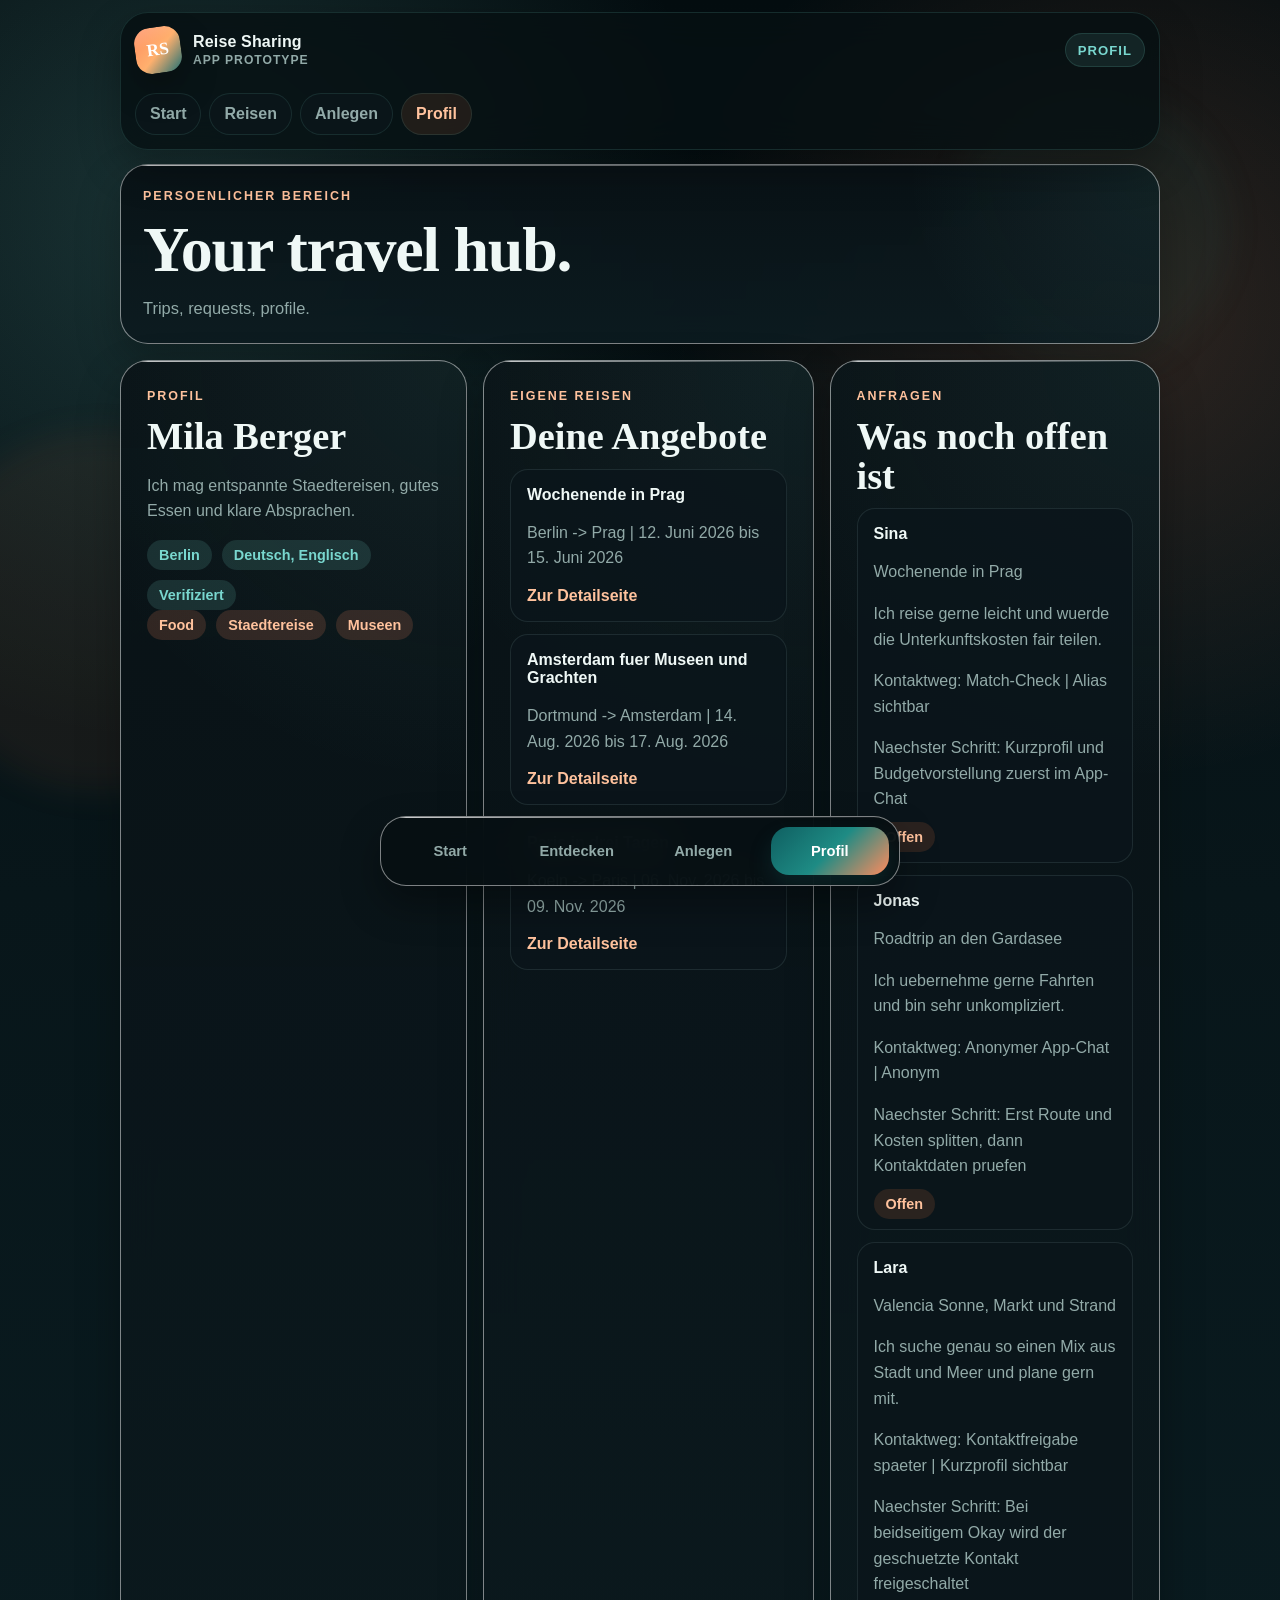
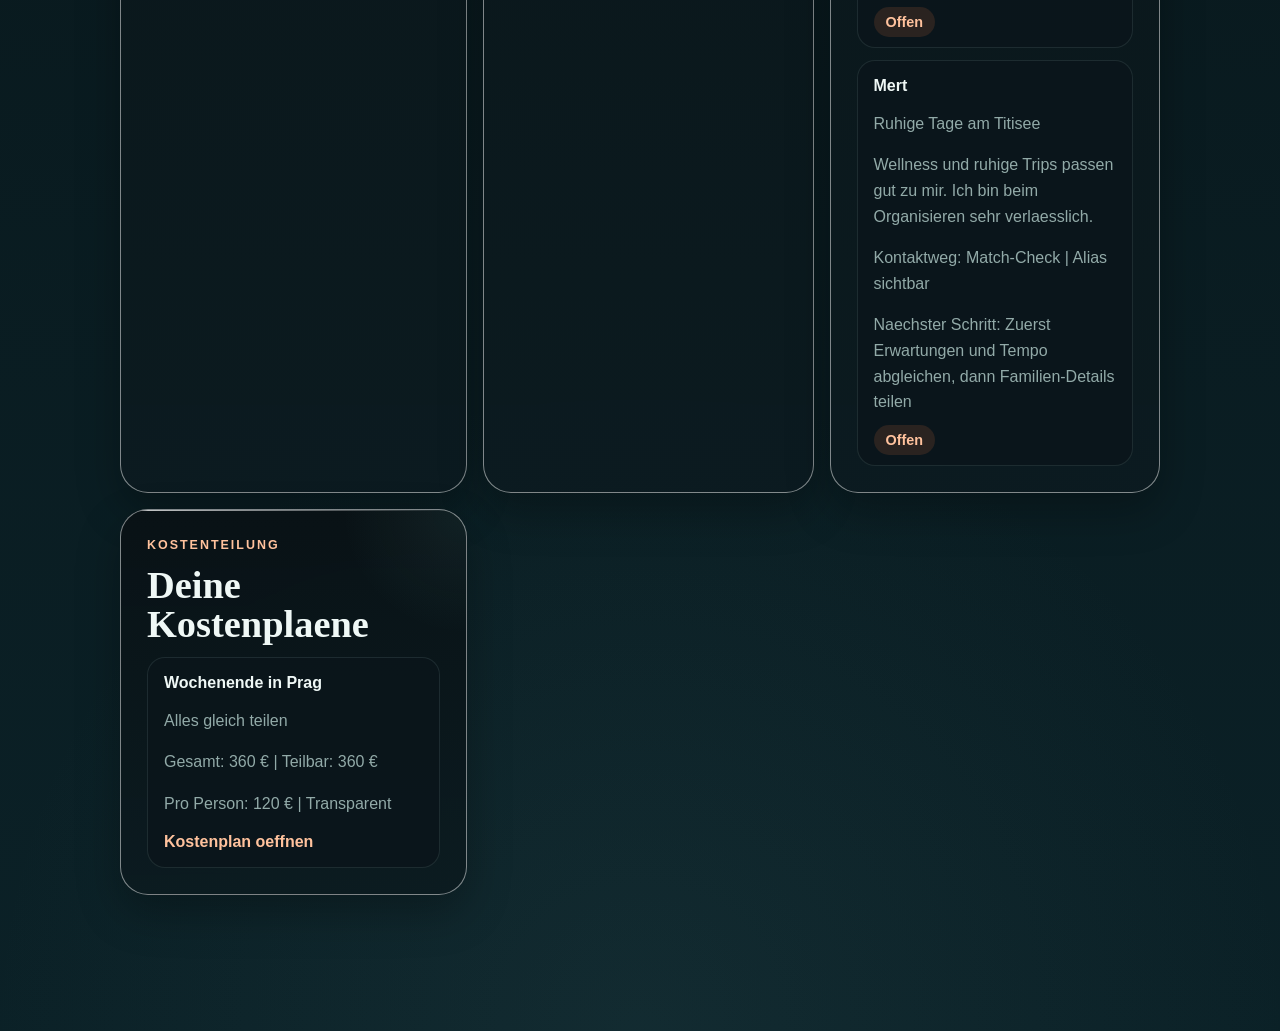
==== commit b1b599ec: "Add in-app cost sharing" ====
--- a/profil.html
+++ b/profil.html
@@ -51,6 +51,11 @@
         <h2>Was noch offen ist</h2>
         <div id="requestList" class="stack-list"></div>
       </article>
+      <article class="card-surface">
+        <p class="eyebrow">Kostenteilung</p>
+        <h2>Deine Kostenplaene</h2>
+        <div id="costPlanList" class="stack-list"></div>
+      </article>
       </section>
     </main>
 
--- a/css/style.css
+++ b/css/style.css
@@ -634,6 +634,10 @@
   font-weight: 700;
 }
 
+.form-inline-note {
+  margin: 0 0 16px;
+}
+
 .choice-grid {
   display: flex;
   flex-wrap: wrap;
@@ -710,6 +714,14 @@
   gap: 16px;
 }
 
+.detail-route-hero {
+  display: flex;
+  flex-wrap: wrap;
+  align-items: center;
+  justify-content: space-between;
+  gap: 10px;
+}
+
 .detail-audience {
   display: grid;
   gap: 14px;
@@ -717,6 +729,138 @@
   border-radius: var(--radius-lg);
   background: rgba(255, 255, 255, 0.54);
   border: 1px solid var(--line);
+}
+
+.cost-plan-shell {
+  display: grid;
+  gap: 14px;
+  padding: 20px;
+  border-radius: var(--radius-lg);
+  background: rgba(8, 18, 22, 0.86);
+  border: 1px solid rgba(121, 215, 207, 0.12);
+}
+
+.cost-kpi-grid,
+.cost-plan-grid {
+  display: grid;
+  gap: 12px;
+}
+
+.cost-kpi-grid {
+  grid-template-columns: repeat(3, minmax(0, 1fr));
+}
+
+.cost-kpi {
+  display: grid;
+  gap: 4px;
+  padding: 14px 16px;
+  border-radius: 18px;
+  background: rgba(6, 14, 18, 0.84);
+  border: 1px solid rgba(121, 215, 207, 0.1);
+}
+
+.cost-kpi span {
+  color: var(--muted);
+  font-size: 0.82rem;
+  font-weight: 700;
+}
+
+.cost-kpi strong {
+  font-size: 1.05rem;
+}
+
+.cost-plan-form {
+  display: grid;
+  gap: 14px;
+}
+
+.cost-plan-grid {
+  grid-template-columns: repeat(2, minmax(0, 1fr));
+}
+
+.smart-contact-shell {
+  display: grid;
+  gap: 14px;
+  padding: 18px;
+  border-radius: var(--radius-lg);
+  background: rgba(10, 19, 23, 0.86);
+  border: 1px solid rgba(121, 215, 207, 0.14);
+}
+
+.detail-signal-grid {
+  display: grid;
+  grid-template-columns: repeat(2, minmax(0, 1fr));
+  gap: 12px;
+}
+
+.detail-signal {
+  display: grid;
+  gap: 4px;
+  padding: 14px 16px;
+  border-radius: 18px;
+  background: rgba(8, 17, 22, 0.84);
+  border: 1px solid rgba(121, 215, 207, 0.1);
+}
+
+.detail-signal span {
+  color: var(--muted);
+  font-size: 0.84rem;
+  font-weight: 700;
+}
+
+.detail-signal strong {
+  font-size: 0.96rem;
+}
+
+.smart-step-list {
+  margin: 0;
+  padding-left: 18px;
+  color: var(--muted);
+}
+
+.smart-connect-form {
+  display: grid;
+  gap: 14px;
+}
+
+.smart-form-grid {
+  display: grid;
+  grid-template-columns: repeat(2, minmax(0, 1fr));
+  gap: 12px;
+}
+
+.contact-mode-grid {
+  display: grid;
+  grid-template-columns: repeat(3, minmax(0, 1fr));
+  gap: 10px;
+}
+
+.contact-mode {
+  min-height: 52px;
+  padding: 10px 12px;
+  border: 1px solid rgba(121, 215, 207, 0.14);
+  border-radius: 18px;
+  color: var(--text);
+  background: rgba(7, 16, 19, 0.92);
+  font: inherit;
+  font-weight: 800;
+  cursor: pointer;
+  transition: transform 0.18s ease, border-color 0.18s ease, background 0.18s ease;
+}
+
+.contact-mode:hover {
+  transform: translateY(-1px);
+}
+
+.contact-mode.is-active {
+  color: var(--white);
+  border-color: transparent;
+  background: linear-gradient(135deg, #0f5f61, #1e8b84, #ff8b5d);
+  box-shadow: 0 12px 22px rgba(29, 106, 103, 0.22);
+}
+
+.smart-connect-message {
+  margin: 0;
 }
 
 .detail-sidebar {
@@ -918,6 +1062,18 @@
   gap: 16px;
 }
 
+.home-hero-grid,
+.home-stage-grid,
+.discover-layout,
+.discover-main,
+.discover-signal-grid,
+.signal-stack,
+.persona-grid,
+.command-stack {
+  display: grid;
+  gap: 14px;
+}
+
 .app-hero-panel,
 .app-map-card,
 .app-flow-card,
@@ -953,6 +1109,137 @@
   z-index: 1;
 }
 
+.dashboard-main-card {
+  min-height: 320px;
+}
+
+.home-hero-grid {
+  grid-template-columns: minmax(0, 1.45fr) minmax(300px, 0.8fr);
+}
+
+.dashboard-side-card {
+  display: grid;
+  align-content: start;
+  gap: 18px;
+  padding: 22px;
+  border-radius: 30px;
+}
+
+.signal-stack {
+  grid-template-columns: 1fr;
+}
+
+.signal-card {
+  display: grid;
+  gap: 4px;
+  padding: 16px 18px;
+  border-radius: 22px;
+  background: rgba(8, 17, 22, 0.88);
+  border: 1px solid rgba(121, 215, 207, 0.12);
+}
+
+.signal-card strong {
+  font-size: 1.55rem;
+  color: var(--text);
+}
+
+.signal-card span {
+  color: var(--muted);
+  font-weight: 700;
+}
+
+.signal-card.is-glow {
+  background: linear-gradient(135deg, rgba(13, 63, 69, 0.98), rgba(25, 110, 113, 0.88));
+  box-shadow: inset 0 1px 0 rgba(255, 255, 255, 0.08), 0 14px 34px rgba(9, 55, 59, 0.34);
+}
+
+.privacy-beam {
+  display: flex;
+  flex-wrap: wrap;
+  align-items: center;
+  gap: 10px;
+  color: var(--muted);
+  font-size: 0.88rem;
+  font-weight: 700;
+}
+
+.beam-dot {
+  width: 9px;
+  height: 9px;
+  border-radius: 50%;
+}
+
+.beam-dot.is-open {
+  background: #79d7cf;
+  box-shadow: 0 0 12px rgba(121, 215, 207, 0.55);
+}
+
+.beam-dot.is-mid {
+  background: #ffb06e;
+  box-shadow: 0 0 12px rgba(255, 176, 110, 0.55);
+}
+
+.beam-dot.is-locked {
+  background: #ff8b5d;
+  box-shadow: 0 0 12px rgba(255, 139, 93, 0.55);
+}
+
+.persona-rail {
+  padding: 22px;
+  border-radius: 30px;
+}
+
+.persona-grid {
+  grid-template-columns: repeat(6, minmax(0, 1fr));
+}
+
+.persona-chip {
+  display: grid;
+  gap: 4px;
+  min-height: 88px;
+  padding: 16px;
+  border-radius: 24px;
+  background: rgba(8, 17, 22, 0.84);
+  border: 1px solid rgba(121, 215, 207, 0.1);
+}
+
+.persona-chip strong {
+  font-size: 0.96rem;
+}
+
+.persona-chip span {
+  color: var(--muted);
+  font-size: 0.88rem;
+}
+
+.home-stage-grid {
+  grid-template-columns: minmax(0, 1.25fr) minmax(280px, 0.75fr);
+}
+
+.route-stage,
+.command-stack {
+  min-height: 100%;
+}
+
+.command-stack {
+  align-content: start;
+}
+
+.command-card {
+  padding: 18px;
+  border-radius: 24px;
+  background: rgba(8, 17, 22, 0.84);
+  border: 1px solid rgba(121, 215, 207, 0.1);
+}
+
+.compact-header {
+  margin-bottom: 10px;
+}
+
+.compact-flow-card {
+  padding: 22px;
+}
+
 .app-stat-row {
   display: grid;
   grid-template-columns: repeat(3, minmax(0, 1fr));
@@ -1091,6 +1378,249 @@
   margin-top: 16px;
   padding-top: 16px;
   border-top: 1px solid rgba(29, 106, 103, 0.08);
+}
+
+.discover-hero-card {
+  padding: 24px 24px 22px;
+}
+
+.discover-layout {
+  grid-template-columns: minmax(290px, 0.84fr) minmax(0, 1.3fr);
+  align-items: start;
+}
+
+.discover-sidebar {
+  position: sticky;
+  top: 104px;
+  padding: 22px;
+}
+
+.discover-main {
+  grid-template-columns: 1fr;
+}
+
+.discover-signal-grid {
+  grid-template-columns: repeat(3, minmax(0, 1fr));
+}
+
+.discover-signal-card {
+  padding: 18px;
+  border-radius: 24px;
+  background: rgba(8, 17, 22, 0.88);
+  border: 1px solid rgba(121, 215, 207, 0.1);
+}
+
+.discover-signal-card.accent-teal {
+  box-shadow: inset 0 0 0 1px rgba(121, 215, 207, 0.08);
+}
+
+.discover-signal-card.accent-orange {
+  box-shadow: inset 0 0 0 1px rgba(255, 139, 93, 0.1);
+}
+
+.discover-signal-card.accent-soft {
+  box-shadow: inset 0 0 0 1px rgba(255, 194, 157, 0.1);
+}
+
+.map-stage-card {
+  display: grid;
+  gap: 14px;
+}
+
+.map-toolbar,
+.map-legend,
+.map-picker-toolbar {
+  display: flex;
+  flex-wrap: wrap;
+  align-items: center;
+  gap: 10px;
+}
+
+.map-toolbar {
+  justify-content: space-between;
+}
+
+.map-legend-pill {
+  display: inline-flex;
+  align-items: center;
+  min-height: 34px;
+  padding: 0 12px;
+  border-radius: 999px;
+  color: var(--text);
+  font-size: 0.84rem;
+  font-weight: 700;
+  background: rgba(10, 19, 23, 0.92);
+  border: 1px solid rgba(121, 215, 207, 0.14);
+}
+
+.trip-map {
+  min-height: 420px;
+  border-radius: 26px;
+  border: 1px solid rgba(121, 215, 207, 0.14);
+  overflow: hidden;
+  background:
+    radial-gradient(circle at top right, rgba(121, 215, 207, 0.12), transparent 24%),
+    linear-gradient(180deg, rgba(8, 18, 22, 0.98), rgba(12, 27, 32, 0.94));
+}
+
+.trip-map-picker {
+  min-height: 340px;
+}
+
+.map-picker-field {
+  display: grid;
+  gap: 12px;
+}
+
+.map-picker-shell {
+  display: grid;
+  gap: 12px;
+}
+
+.map-picker-toolbar {
+  justify-content: flex-end;
+}
+
+.map-picker-status {
+  margin: 0;
+}
+
+.map-fallback {
+  height: 100%;
+  display: grid;
+  place-items: center;
+  padding: 24px;
+  text-align: center;
+  color: var(--muted);
+}
+
+.trip-card.is-selected {
+  transform: translateY(-4px);
+  border-color: rgba(255, 139, 93, 0.34);
+  box-shadow: 0 0 0 1px rgba(255, 139, 93, 0.16), var(--shadow-strong);
+}
+
+.trip-map .leaflet-container,
+.trip-map.leaflet-container {
+  background: #061014;
+  font: inherit;
+}
+
+.trip-map .leaflet-tile-pane {
+  filter: saturate(0.82) hue-rotate(178deg) brightness(0.72) contrast(1.02);
+}
+
+.trip-map .leaflet-control-zoom {
+  border: 1px solid rgba(121, 215, 207, 0.14);
+  border-radius: 18px;
+  overflow: hidden;
+  box-shadow: 0 12px 28px rgba(0, 0, 0, 0.24);
+}
+
+.trip-map .leaflet-control-zoom a {
+  width: 38px;
+  height: 38px;
+  color: var(--text);
+  background: rgba(7, 16, 19, 0.92);
+  border-bottom-color: rgba(121, 215, 207, 0.12);
+}
+
+.trip-map .leaflet-control-attribution {
+  padding: 3px 8px;
+  color: rgba(239, 248, 246, 0.72);
+  background: rgba(7, 16, 19, 0.74);
+}
+
+.trip-map .leaflet-control-attribution a {
+  color: var(--teal);
+}
+
+.trip-map .leaflet-popup-content-wrapper,
+.trip-map .leaflet-popup-tip {
+  color: var(--text);
+  background: rgba(7, 16, 19, 0.96);
+  border: 1px solid rgba(121, 215, 207, 0.14);
+  box-shadow: 0 18px 34px rgba(0, 0, 0, 0.28);
+}
+
+.trip-map .leaflet-popup-content {
+  margin: 14px 16px;
+}
+
+.trip-map .leaflet-popup-close-button {
+  color: var(--muted);
+}
+
+.trip-map-popup {
+  display: grid;
+  gap: 6px;
+}
+
+.trip-map-popup strong {
+  font-size: 1rem;
+}
+
+.trip-map-popup p {
+  margin: 0;
+  color: var(--muted);
+}
+
+.trip-map-marker {
+  background: transparent;
+  border: 0;
+}
+
+.map-marker-bubble {
+  position: relative;
+  display: grid;
+  justify-items: center;
+  gap: 2px;
+  min-width: 92px;
+  padding: 9px 12px 11px;
+  border-radius: 18px;
+  color: var(--white);
+  background: linear-gradient(135deg, #10282e, #1d7072 56%, #ff8b5d);
+  border: 1px solid rgba(255, 255, 255, 0.12);
+  box-shadow: 0 16px 28px rgba(0, 0, 0, 0.28);
+}
+
+.map-marker-bubble::after {
+  content: "";
+  position: absolute;
+  left: 50%;
+  bottom: -8px;
+  width: 16px;
+  height: 16px;
+  background: #236f71;
+  border-right: 1px solid rgba(255, 255, 255, 0.12);
+  border-bottom: 1px solid rgba(255, 255, 255, 0.12);
+  transform: translateX(-50%) rotate(45deg);
+}
+
+.map-marker-bubble strong {
+  font-size: 0.96rem;
+  line-height: 1;
+}
+
+.map-marker-bubble span {
+  font-size: 0.72rem;
+  font-weight: 700;
+  letter-spacing: 0.06em;
+  text-transform: uppercase;
+  opacity: 0.92;
+}
+
+.map-marker-bubble.is-picker {
+  background: linear-gradient(135deg, #2c3f43, #4f8682 58%, #ffc29d);
+}
+
+.results-shell {
+  padding: 22px;
+  border-radius: 30px;
+}
+
+.results-shell .trip-grid {
+  margin-top: 8px;
 }
 
 .trip-grid {
@@ -1213,6 +1743,9 @@
 
 .app-quick-card h3,
 .app-region-tile strong,
+.persona-chip strong,
+.command-card h3,
+.discover-signal-card h3,
 .app-section-header h2,
 .app-flow-card h2,
 .page-intro h1,
@@ -1220,6 +1753,10 @@
   letter-spacing: -0.02em;
 }
 
+.detail-screen-intro {
+  padding: 22px;
+}
+
 @media (min-width: 960px) {
   .site-nav {
     display: flex;
@@ -1227,15 +1764,32 @@
 }
 
 @media (max-width: 1080px) {
+  .home-hero-grid,
+  .home-stage-grid,
+  .discover-layout,
   .app-quick-grid,
   .app-flow-grid,
   .app-stat-row,
-  .app-filter-panel .filter-row {
+  .app-filter-panel .filter-row,
+  .detail-signal-grid,
+  .cost-kpi-grid,
+  .cost-plan-grid,
+  .smart-form-grid,
+  .contact-mode-grid {
     grid-template-columns: 1fr;
+  }
+
+  .persona-grid,
+  .discover-signal-grid {
+    grid-template-columns: repeat(2, minmax(0, 1fr));
   }
 
   .app-region-grid {
     grid-template-columns: 1fr 1fr;
+  }
+
+  .discover-sidebar {
+    position: static;
   }
 }
 
@@ -1250,6 +1804,11 @@
   }
 
   .app-section-header {
+    align-items: start;
+    flex-direction: column;
+  }
+
+  .map-toolbar {
     align-items: start;
     flex-direction: column;
   }
@@ -1291,8 +1850,18 @@
   }
 
   .app-region-grid,
-  .trip-grid {
+  .trip-grid,
+  .persona-grid,
+  .discover-signal-grid {
     grid-template-columns: 1fr;
+  }
+
+  .trip-map {
+    min-height: 320px;
+  }
+
+  .trip-map-picker {
+    min-height: 280px;
   }
 
   .app-footer-nav {
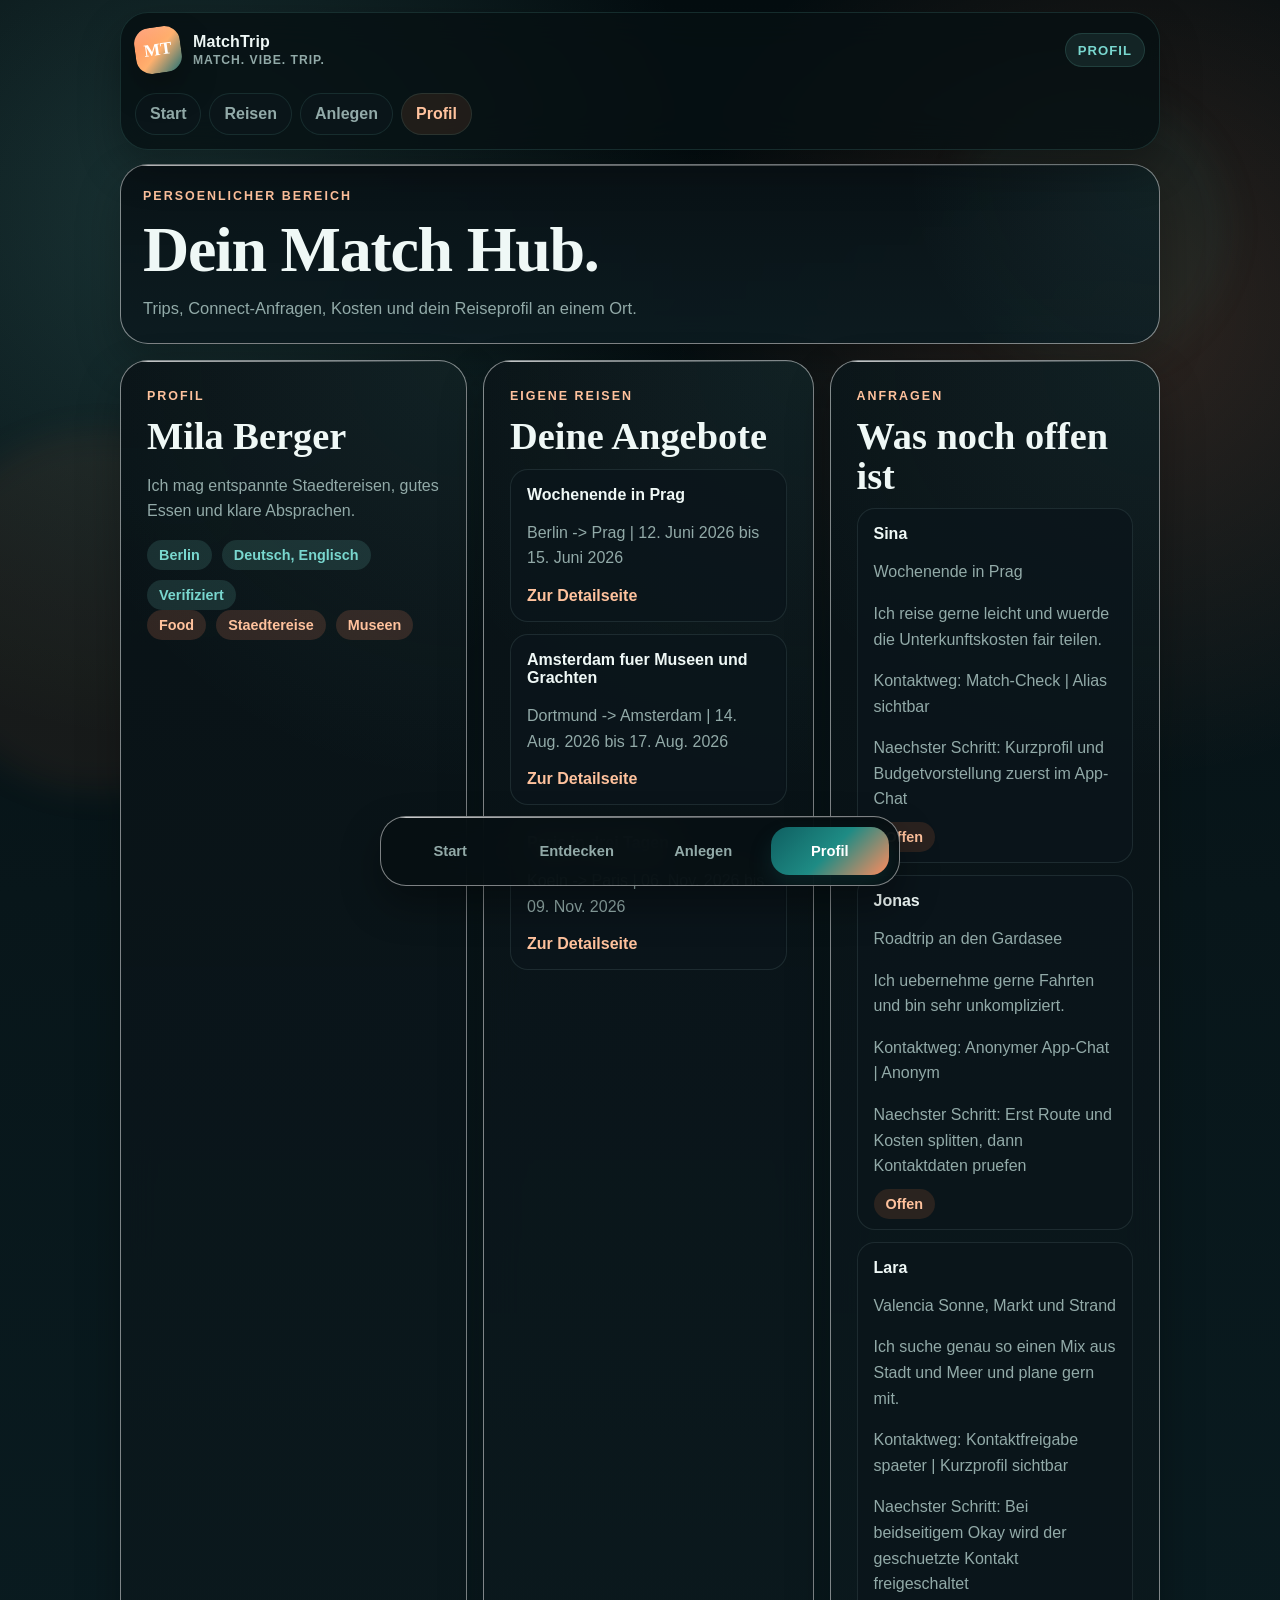
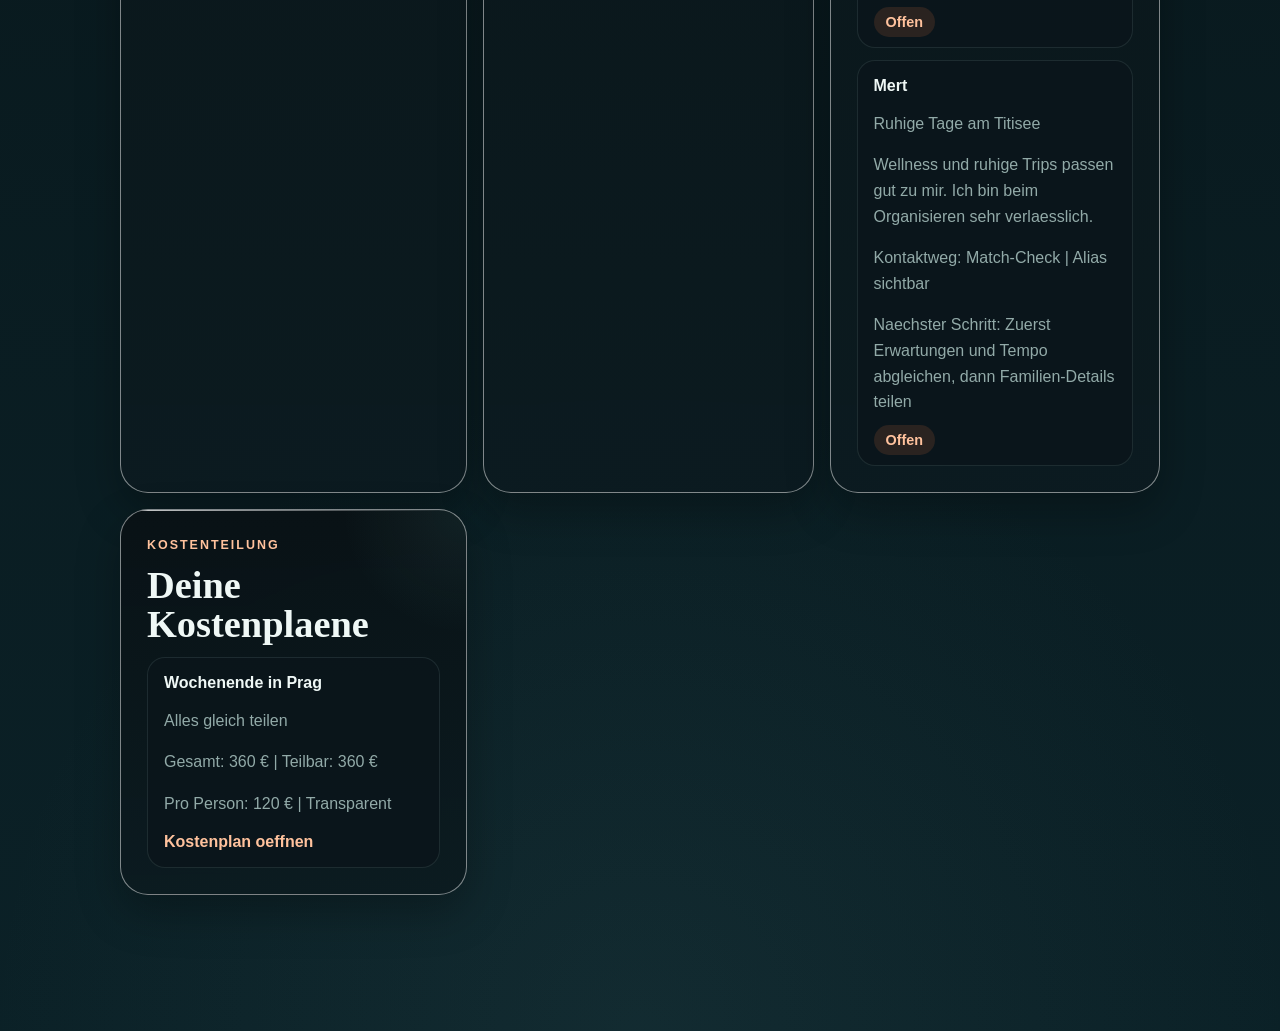
==== commit 214cf587: "Rebrand app as MatchTrip" ====
--- a/profil.html
+++ b/profil.html
@@ -3,7 +3,7 @@
 <head>
   <meta charset="UTF-8" />
   <meta name="viewport" content="width=device-width, initial-scale=1.0" />
-  <title>Profil | Reise Sharing</title>
+  <title>Profil | MatchTrip</title>
   <link rel="stylesheet" href="css/style.css" />
   <script src="js/data.js" defer></script>
   <script src="js/storage.js" defer></script>
@@ -14,10 +14,10 @@
     <header class="site-header app-header">
       <div class="app-header-top">
         <a class="brand" href="index.html">
-          <span class="brand-mark">RS</span>
+          <span class="brand-mark">MT</span>
           <span class="brand-copy">
-            <strong>Reise Sharing</strong>
-            <small>App Prototype</small>
+            <strong>MatchTrip</strong>
+            <small>Match. Vibe. Trip.</small>
           </span>
         </a>
         <div class="app-header-meta">
@@ -35,8 +35,8 @@
     <main class="app-main page-stack">
       <section class="page-intro card-surface app-intro-card">
       <p class="eyebrow">Persoenlicher Bereich</p>
-      <h1>Your travel hub.</h1>
-      <p class="lead">Trips, requests, profile.</p>
+      <h1>Dein Match Hub.</h1>
+      <p class="lead">Trips, Connect-Anfragen, Kosten und dein Reiseprofil an einem Ort.</p>
       </section>
 
       <section class="profile-layout">
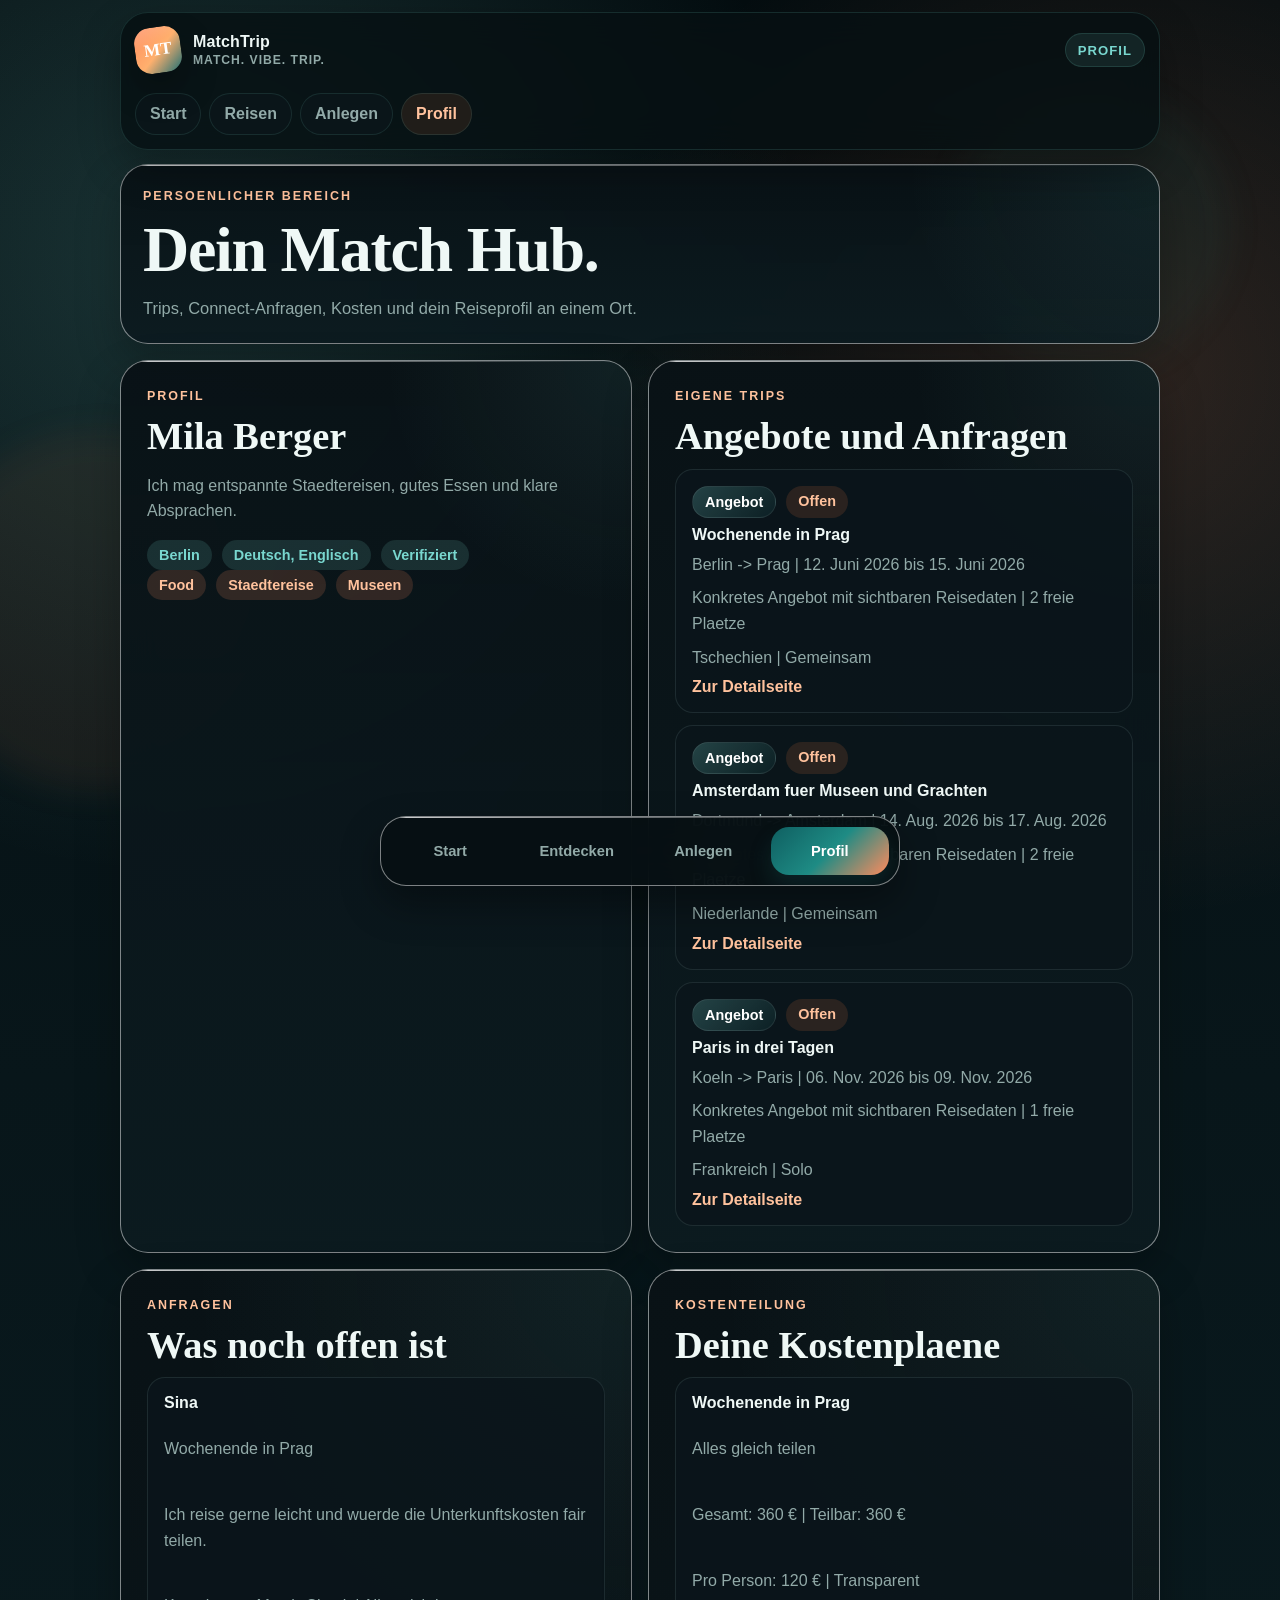
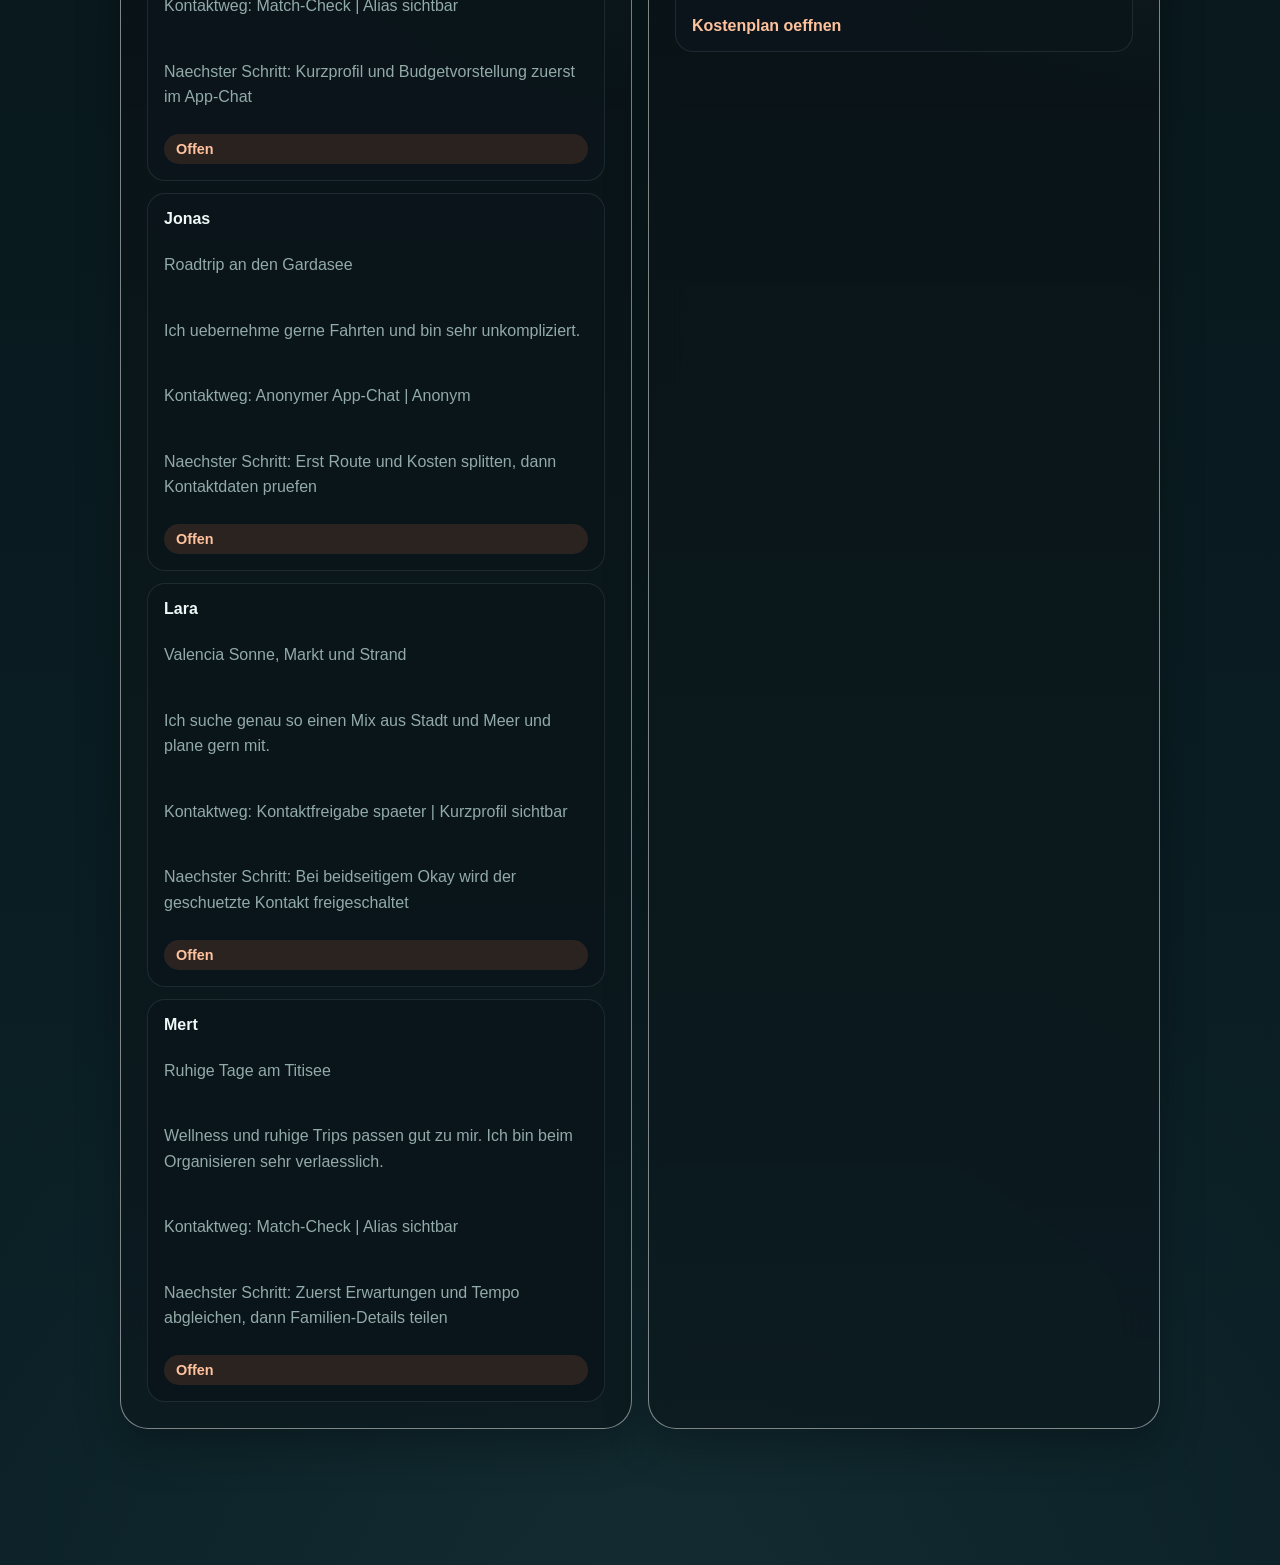
==== commit 1c89ad3a: "Add request-first map signals" ====
--- a/profil.html
+++ b/profil.html
@@ -42,8 +42,8 @@
       <section class="profile-layout">
       <article id="profileCard" class="card-surface"></article>
       <article class="card-surface">
-        <p class="eyebrow">Eigene Reisen</p>
-        <h2>Deine Angebote</h2>
+        <p class="eyebrow">Eigene Trips</p>
+        <h2>Angebote und Anfragen</h2>
         <div id="hostedTrips" class="stack-list"></div>
       </article>
       <article class="card-surface">
--- a/css/style.css
+++ b/css/style.css
@@ -514,6 +514,19 @@
   background: var(--gold-soft);
 }
 
+.trip-chip-kind {
+  color: var(--white);
+  border: 1px solid rgba(255, 255, 255, 0.08);
+}
+
+.trip-chip-request {
+  background: linear-gradient(135deg, rgba(255, 139, 93, 0.32), rgba(255, 194, 157, 0.14));
+}
+
+.trip-chip-offer {
+  background: linear-gradient(135deg, rgba(121, 215, 207, 0.24), rgba(29, 106, 103, 0.14));
+}
+
 .trip-chip-route {
   background: rgba(210, 105, 60, 0.14);
 }
@@ -1453,6 +1466,21 @@
   border: 1px solid rgba(121, 215, 207, 0.14);
 }
 
+.map-legend-pill:nth-child(1) {
+  border-color: rgba(121, 215, 207, 0.2);
+  color: var(--teal);
+}
+
+.map-legend-pill:nth-child(2) {
+  border-color: rgba(255, 139, 93, 0.22);
+  color: var(--accent-strong);
+}
+
+.map-legend-pill:nth-child(3) {
+  border-color: rgba(255, 194, 157, 0.22);
+  color: #ffe4cf;
+}
+
 .trip-map {
   min-height: 420px;
   border-radius: 26px;
@@ -1614,6 +1642,24 @@
   background: linear-gradient(135deg, #2c3f43, #4f8682 58%, #ffc29d);
 }
 
+.map-marker-bubble.is-request {
+  min-width: 104px;
+  background: linear-gradient(135deg, #3b241d, #b95d3a 60%, #ffcf9e);
+}
+
+.map-marker-bubble.is-request::after {
+  background: #b95d3a;
+}
+
+.map-marker-bubble.is-stay {
+  min-width: 104px;
+  background: linear-gradient(135deg, #0f2030, #2a5878 56%, #7ac8ff);
+}
+
+.map-marker-bubble.is-stay::after {
+  background: #2a5878;
+}
+
 .results-shell {
   padding: 22px;
   border-radius: 30px;
@@ -1636,6 +1682,16 @@
 
 .trip-card::after {
   height: 4px;
+}
+
+.trip-card[data-listing-type="request"] {
+  background:
+    radial-gradient(circle at top right, rgba(255, 139, 93, 0.14), transparent 28%),
+    linear-gradient(180deg, rgba(18, 15, 14, 0.98), rgba(31, 24, 21, 0.94));
+}
+
+.trip-card[data-listing-type="request"]::after {
+  background: linear-gradient(90deg, #ff8b5d, #ffcf9e, #ffc29d);
 }
 
 .detail-card,
@@ -1657,9 +1713,27 @@
   gap: 16px;
 }
 
+.profile-layout {
+  grid-template-columns: repeat(2, minmax(0, 1fr));
+}
+
 .stack-item {
   border-radius: 18px;
   background: rgba(11, 22, 27, 0.86);
+  display: grid;
+  gap: 8px;
+}
+
+.stack-item strong {
+  font-size: 1rem;
+}
+
+.stack-item-route {
+  margin: 0;
+}
+
+.stack-item-copy {
+  margin: 0;
 }
 
 .app-footer-nav {
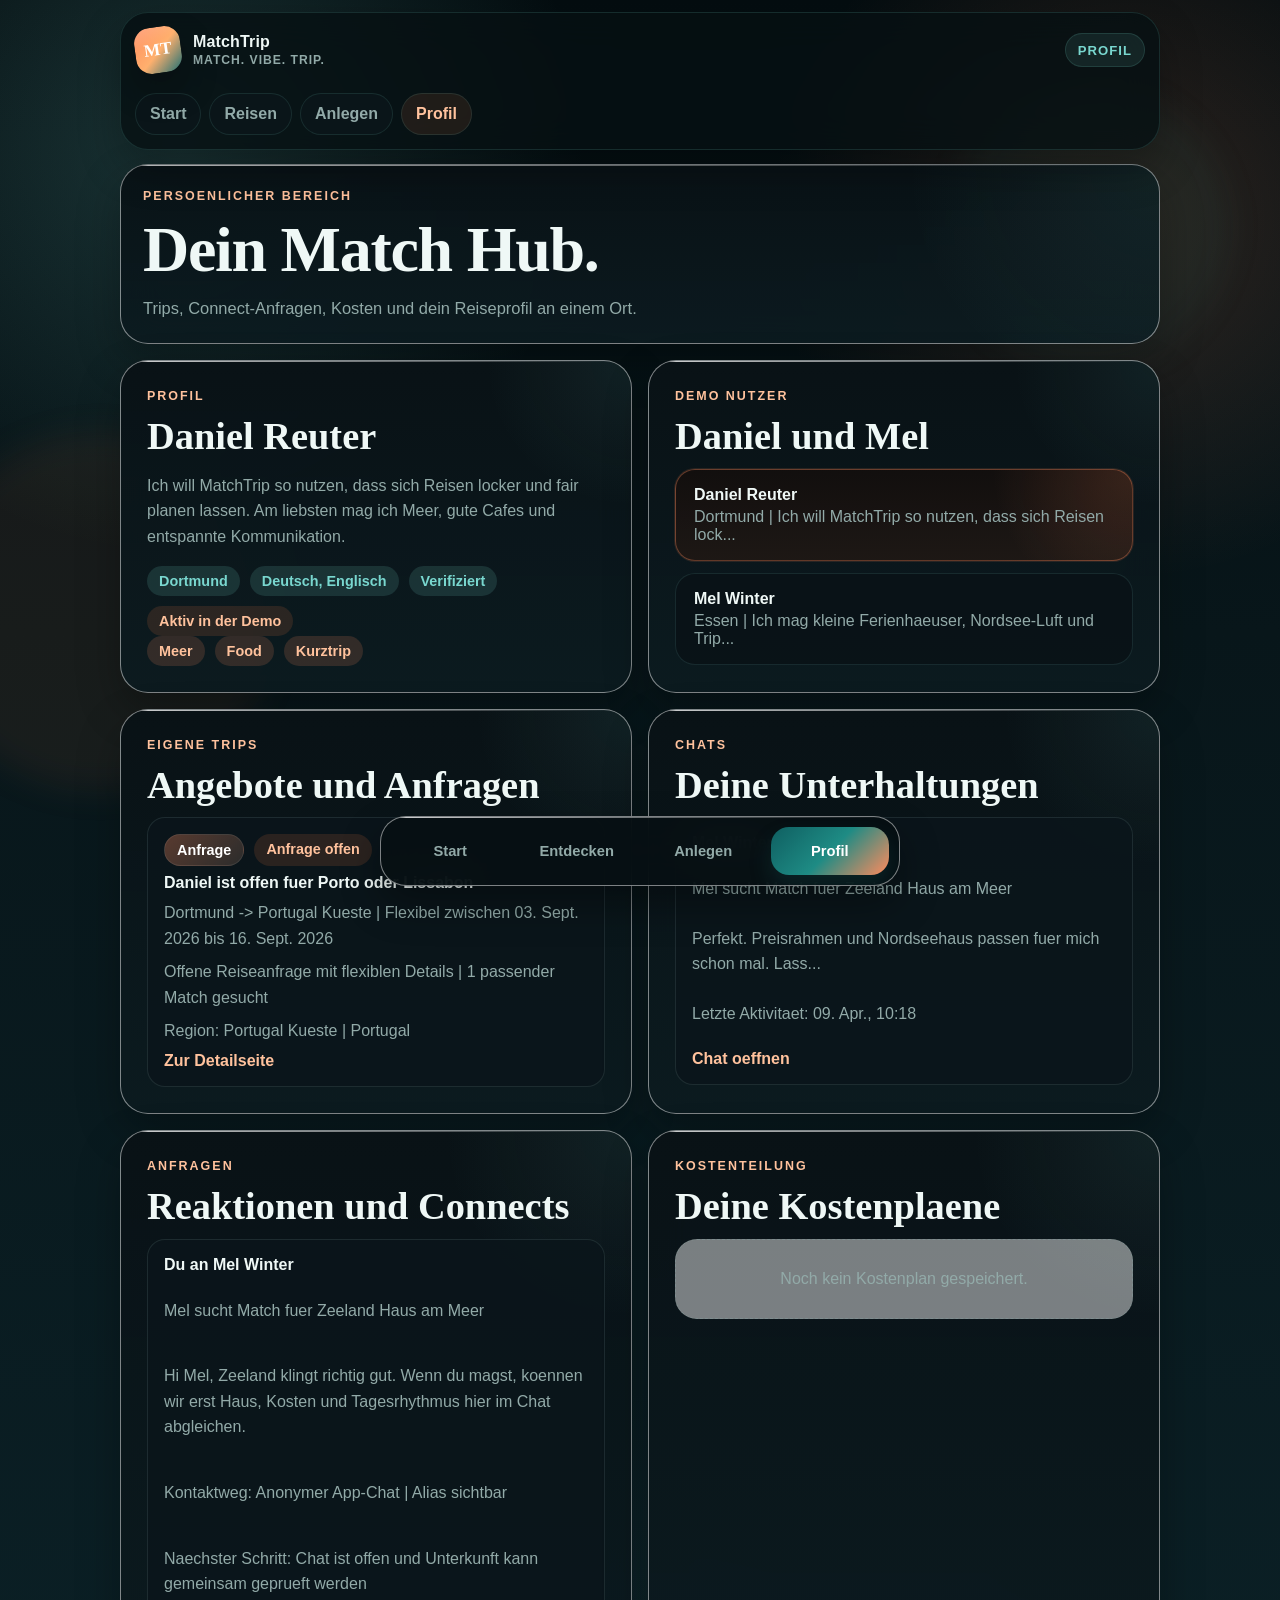
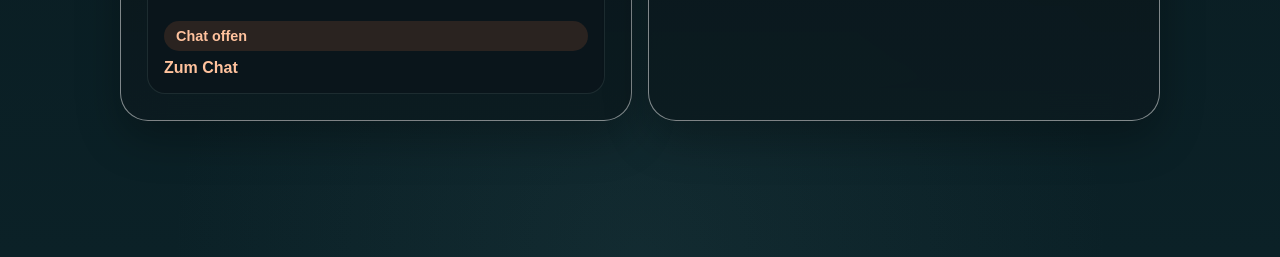
==== commit a34906d4: "Add demo users and chat flow" ====
--- a/profil.html
+++ b/profil.html
@@ -42,13 +42,23 @@
       <section class="profile-layout">
       <article id="profileCard" class="card-surface"></article>
       <article class="card-surface">
+        <p class="eyebrow">Demo Nutzer</p>
+        <h2>Daniel und Mel</h2>
+        <div id="profileSwitcher" class="stack-list"></div>
+      </article>
+      <article class="card-surface">
         <p class="eyebrow">Eigene Trips</p>
         <h2>Angebote und Anfragen</h2>
         <div id="hostedTrips" class="stack-list"></div>
       </article>
       <article class="card-surface">
+        <p class="eyebrow">Chats</p>
+        <h2>Deine Unterhaltungen</h2>
+        <div id="chatList" class="stack-list"></div>
+      </article>
+      <article class="card-surface">
         <p class="eyebrow">Anfragen</p>
-        <h2>Was noch offen ist</h2>
+        <h2>Reaktionen und Connects</h2>
         <div id="requestList" class="stack-list"></div>
       </article>
       <article class="card-surface">
--- a/css/style.css
+++ b/css/style.css
@@ -1736,6 +1736,121 @@
   margin: 0;
 }
 
+.profile-switch-button,
+.chat-thread-link {
+  width: 100%;
+  display: grid;
+  gap: 4px;
+  padding: 16px 18px;
+  border: 1px solid rgba(121, 215, 207, 0.12);
+  border-radius: 20px;
+  color: var(--text);
+  background: rgba(10, 19, 23, 0.84);
+  text-align: left;
+  font: inherit;
+  cursor: pointer;
+  transition: transform 0.18s ease, border-color 0.18s ease, background 0.18s ease;
+}
+
+.profile-switch-button:hover,
+.chat-thread-link:hover {
+  transform: translateY(-1px);
+  border-color: rgba(255, 139, 93, 0.24);
+}
+
+.profile-switch-button strong,
+.chat-thread-link strong {
+  font-size: 1rem;
+}
+
+.profile-switch-button span,
+.chat-thread-link span,
+.chat-thread-link small {
+  color: var(--muted);
+}
+
+.profile-switch-button.is-active,
+.chat-thread-link.is-active {
+  border-color: rgba(255, 139, 93, 0.34);
+  background:
+    radial-gradient(circle at top right, rgba(255, 139, 93, 0.16), transparent 30%),
+    linear-gradient(180deg, rgba(18, 15, 14, 0.98), rgba(31, 24, 21, 0.94));
+  box-shadow: 0 0 0 1px rgba(255, 139, 93, 0.12);
+}
+
+.chat-layout {
+  display: grid;
+  grid-template-columns: minmax(280px, 0.78fr) minmax(0, 1.22fr);
+  gap: 16px;
+}
+
+.chat-sidebar,
+.chat-screen {
+  padding: 22px;
+  border-radius: 30px;
+}
+
+.chat-sidebar {
+  align-self: start;
+}
+
+.chat-screen {
+  display: grid;
+  gap: 16px;
+}
+
+.chat-screen-header {
+  display: flex;
+  align-items: start;
+  justify-content: space-between;
+  gap: 12px;
+}
+
+.chat-screen-actions {
+  display: flex;
+  flex-wrap: wrap;
+  gap: 10px;
+}
+
+.chat-message-list {
+  display: grid;
+  gap: 12px;
+  max-height: 520px;
+  padding-right: 4px;
+  overflow-y: auto;
+}
+
+.chat-bubble {
+  max-width: min(100%, 520px);
+  padding: 14px 16px;
+  border-radius: 22px 22px 22px 8px;
+  background: rgba(10, 19, 23, 0.92);
+  border: 1px solid rgba(121, 215, 207, 0.12);
+}
+
+.chat-bubble.is-own {
+  margin-left: auto;
+  border-radius: 22px 22px 8px 22px;
+  background: linear-gradient(135deg, rgba(255, 139, 93, 0.22), rgba(37, 98, 101, 0.92));
+  border-color: rgba(255, 139, 93, 0.2);
+}
+
+.chat-bubble p {
+  margin: 0;
+}
+
+.chat-bubble-meta {
+  margin-bottom: 6px;
+  color: var(--muted);
+  font-size: 0.8rem;
+  font-weight: 700;
+}
+
+.chat-reply-form {
+  display: grid;
+  gap: 12px;
+}
+
 .app-footer-nav {
   position: fixed;
   left: 50%;
@@ -1841,6 +1956,7 @@
   .home-hero-grid,
   .home-stage-grid,
   .discover-layout,
+  .chat-layout,
   .app-quick-grid,
   .app-flow-grid,
   .app-stat-row,
@@ -1882,6 +1998,7 @@
     flex-direction: column;
   }
 
+  .chat-screen-header,
   .map-toolbar {
     align-items: start;
     flex-direction: column;
